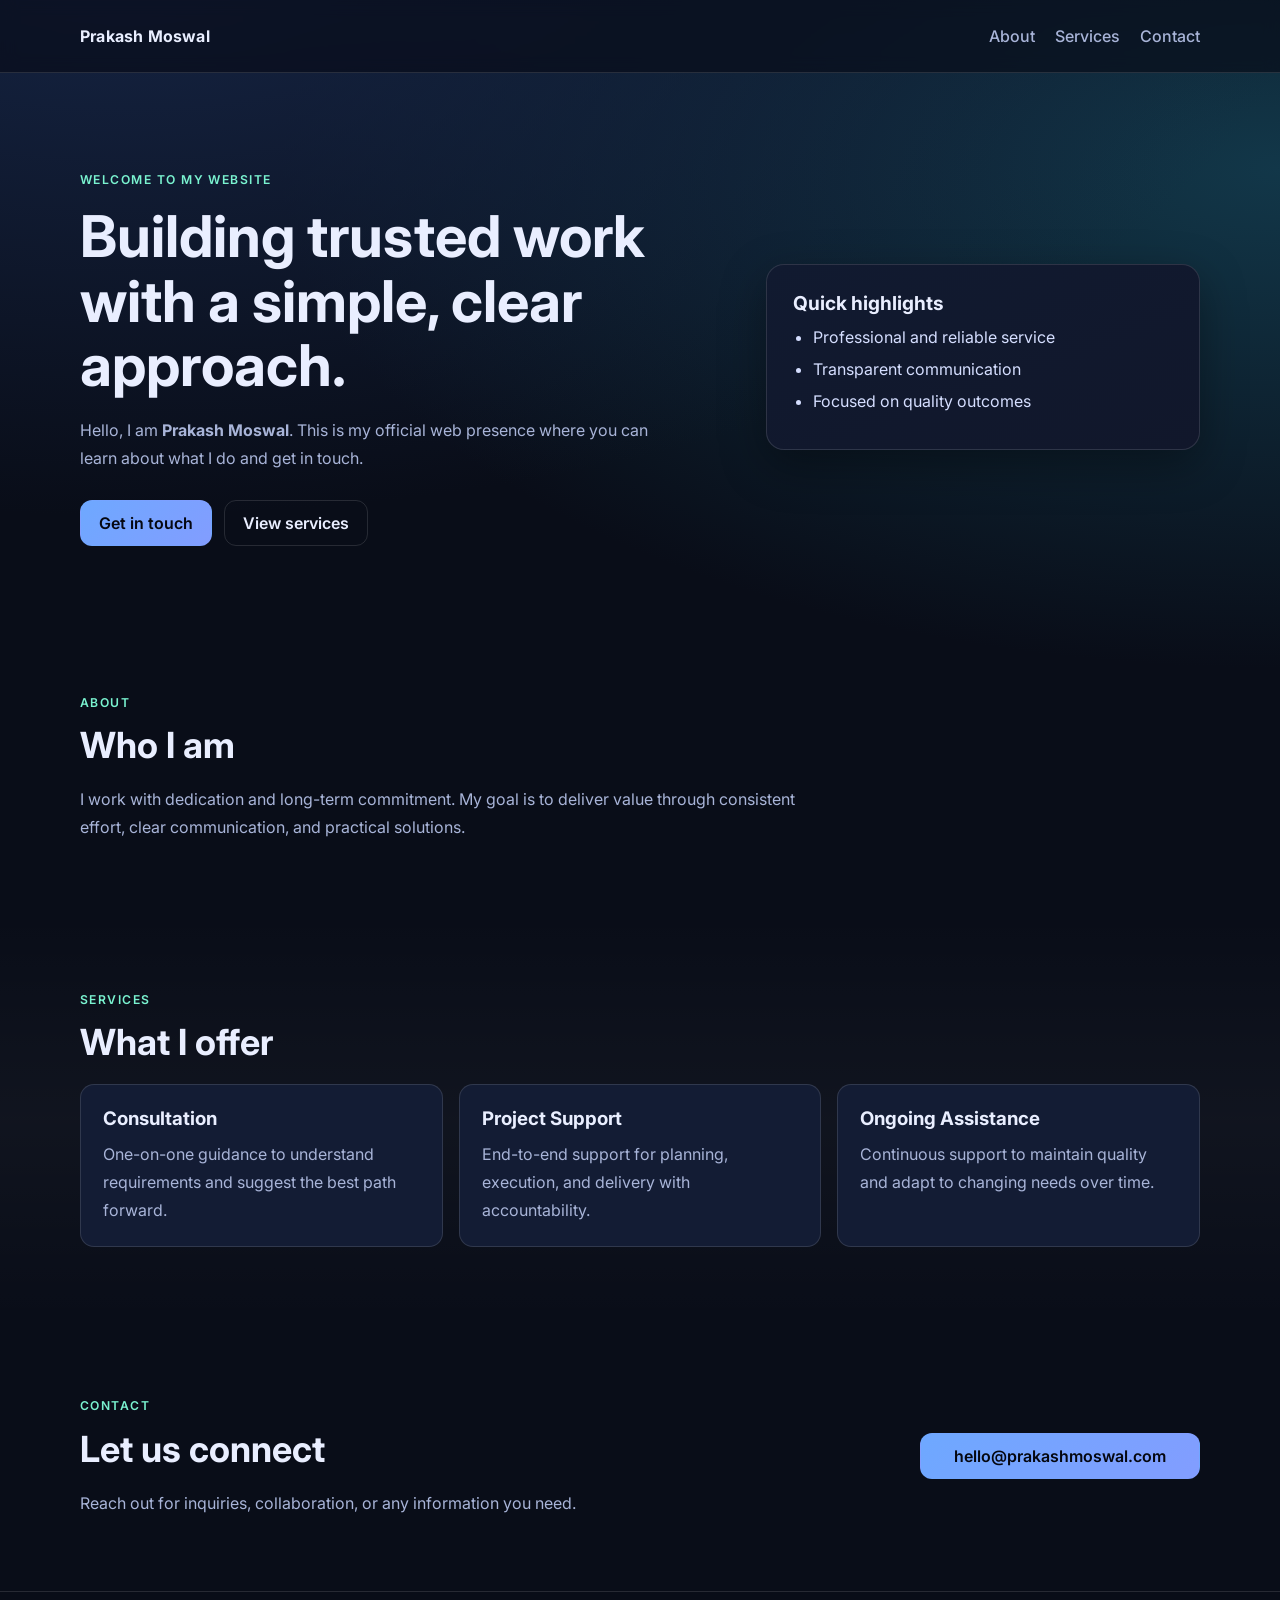
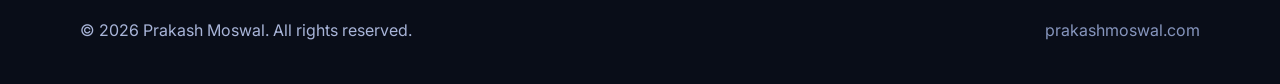
==== index.html @ f84f2e68 "Create static website for prakashmoswal.com" ====
<!doctype html>
<html lang="en">
  <head>
    <meta charset="UTF-8" />
    <meta name="viewport" content="width=device-width, initial-scale=1.0" />
    <meta
      name="description"
      content="Official website of Prakash Moswal. Simple, modern landing page with services and contact information."
    />
    <title>Prakash Moswal | Official Website</title>
    <link rel="preconnect" href="https://fonts.googleapis.com" />
    <link rel="preconnect" href="https://fonts.gstatic.com" crossorigin />
    <link
      href="https://fonts.googleapis.com/css2?family=Inter:wght@400;500;600;700;800&display=swap"
      rel="stylesheet"
    />
    <link rel="stylesheet" href="./styles.css" />
  </head>
  <body>
    <header class="header">
      <div class="container nav-wrap">
        <a href="#" class="brand">Prakash Moswal</a>
        <button class="menu-btn" aria-label="Open menu" id="menuBtn">Menu</button>
        <nav class="nav" id="navMenu">
          <a href="#about">About</a>
          <a href="#services">Services</a>
          <a href="#contact">Contact</a>
        </nav>
      </div>
    </header>

    <main>
      <section class="hero">
        <div class="container hero-grid">
          <div>
            <p class="kicker">Welcome to my website</p>
            <h1>Building trusted work with a simple, clear approach.</h1>
            <p class="hero-copy">
              Hello, I am <strong>Prakash Moswal</strong>. This is my official
              web presence where you can learn about what I do and get in touch.
            </p>
            <div class="hero-actions">
              <a href="#contact" class="btn btn-primary">Get in touch</a>
              <a href="#services" class="btn btn-secondary">View services</a>
            </div>
          </div>
          <aside class="hero-card">
            <h2>Quick highlights</h2>
            <ul>
              <li>Professional and reliable service</li>
              <li>Transparent communication</li>
              <li>Focused on quality outcomes</li>
            </ul>
          </aside>
        </div>
      </section>

      <section id="about" class="section">
        <div class="container">
          <p class="section-label">About</p>
          <h2>Who I am</h2>
          <p class="section-copy">
            I work with dedication and long-term commitment. My goal is to
            deliver value through consistent effort, clear communication, and
            practical solutions.
          </p>
        </div>
      </section>

      <section id="services" class="section section-alt">
        <div class="container">
          <p class="section-label">Services</p>
          <h2>What I offer</h2>
          <div class="card-grid">
            <article class="card">
              <h3>Consultation</h3>
              <p>
                One-on-one guidance to understand requirements and suggest the
                best path forward.
              </p>
            </article>
            <article class="card">
              <h3>Project Support</h3>
              <p>
                End-to-end support for planning, execution, and delivery with
                accountability.
              </p>
            </article>
            <article class="card">
              <h3>Ongoing Assistance</h3>
              <p>
                Continuous support to maintain quality and adapt to changing
                needs over time.
              </p>
            </article>
          </div>
        </div>
      </section>

      <section id="contact" class="section">
        <div class="container contact-wrap">
          <div>
            <p class="section-label">Contact</p>
            <h2>Let us connect</h2>
            <p class="section-copy">
              Reach out for inquiries, collaboration, or any information you
              need.
            </p>
          </div>
          <a class="btn btn-primary large" href="mailto:hello@prakashmoswal.com">
            hello@prakashmoswal.com
          </a>
        </div>
      </section>
    </main>

    <footer class="footer">
      <div class="container footer-row">
        <p>© <span id="year"></span> Prakash Moswal. All rights reserved.</p>
        <p class="muted">prakashmoswal.com</p>
      </div>
    </footer>

    <script src="./script.js"></script>
  </body>
</html>
---- styles.css ----
:root {
  --bg: #090d18;
  --bg-soft: #121a2f;
  --card: #131c34;
  --text: #e9eeff;
  --muted: #a8b4d8;
  --brand: #6ea8ff;
  --brand-2: #7af3d0;
  --border: rgba(255, 255, 255, 0.12);
  --shadow: 0 15px 45px rgba(0, 0, 0, 0.35);
}

*,
*::before,
*::after {
  box-sizing: border-box;
}

html,
body {
  margin: 0;
  padding: 0;
  font-family: "Inter", system-ui, -apple-system, Segoe UI, Roboto, sans-serif;
  color: var(--text);
  background: radial-gradient(1200px 600px at 10% -5%, #162647, transparent),
    radial-gradient(1000px 500px at 100% 10%, #123749, transparent), var(--bg);
}

a {
  color: inherit;
  text-decoration: none;
}

.container {
  width: min(1120px, 92vw);
  margin-inline: auto;
}

.header {
  position: sticky;
  top: 0;
  z-index: 10;
  backdrop-filter: blur(8px);
  background: rgba(8, 12, 24, 0.65);
  border-bottom: 1px solid var(--border);
}

.nav-wrap {
  min-height: 72px;
  display: flex;
  align-items: center;
  justify-content: space-between;
  gap: 24px;
}

.brand {
  font-weight: 700;
  letter-spacing: 0.2px;
}

.nav {
  display: flex;
  gap: 20px;
}

.nav a {
  color: var(--muted);
  font-weight: 500;
}

.nav a:hover {
  color: var(--text);
}

.menu-btn {
  display: none;
  border: 1px solid var(--border);
  border-radius: 10px;
  background: transparent;
  color: var(--text);
  padding: 8px 12px;
}

.hero {
  padding: 96px 0 72px;
}

.hero-grid {
  display: grid;
  grid-template-columns: 1.2fr 0.8fr;
  gap: 34px;
  align-items: center;
}

.kicker,
.section-label {
  margin: 0;
  color: var(--brand-2);
  font-weight: 600;
  letter-spacing: 0.12em;
  text-transform: uppercase;
  font-size: 0.76rem;
}

h1 {
  margin: 14px 0 18px;
  font-size: clamp(2rem, 4.6vw, 3.6rem);
  line-height: 1.12;
  max-width: 18ch;
}

h2 {
  margin: 10px 0 18px;
  font-size: clamp(1.5rem, 3.3vw, 2.25rem);
}

h3 {
  margin: 0 0 10px;
}

p {
  margin: 0;
  color: var(--muted);
  line-height: 1.75;
}

.hero-copy {
  max-width: 60ch;
}

.hero-actions {
  margin-top: 28px;
  display: flex;
  gap: 12px;
  flex-wrap: wrap;
}

.btn {
  display: inline-flex;
  align-items: center;
  justify-content: center;
  padding: 12px 18px;
  border-radius: 12px;
  border: 1px solid transparent;
  font-weight: 600;
}

.btn.large {
  min-width: 280px;
}

.btn-primary {
  background: linear-gradient(130deg, var(--brand), #829dff);
  color: #050710;
}

.btn-primary:hover {
  filter: brightness(1.05);
}

.btn-secondary {
  border-color: var(--border);
  color: var(--text);
}

.btn-secondary:hover {
  background: rgba(255, 255, 255, 0.06);
}

.hero-card {
  background: linear-gradient(160deg, #111a30, #11172b);
  border: 1px solid var(--border);
  border-radius: 18px;
  padding: 26px;
  box-shadow: var(--shadow);
}

.hero-card h2 {
  margin: 0 0 12px;
  font-size: 1.2rem;
}

.hero-card ul {
  margin: 0;
  padding-left: 20px;
}

.hero-card li {
  margin: 12px 0;
  color: #d5deff;
}

.section {
  padding: 74px 0;
}

.section-alt {
  background: linear-gradient(180deg, transparent, rgba(255, 255, 255, 0.03), transparent);
}

.section-copy {
  max-width: 72ch;
}

.card-grid {
  display: grid;
  grid-template-columns: repeat(3, minmax(0, 1fr));
  gap: 16px;
  margin-top: 20px;
}

.card {
  background: var(--card);
  border: 1px solid var(--border);
  border-radius: 14px;
  padding: 22px;
}

.contact-wrap {
  display: flex;
  justify-content: space-between;
  align-items: center;
  gap: 18px;
  flex-wrap: wrap;
}

.footer {
  border-top: 1px solid var(--border);
  padding: 24px 0 40px;
}

.footer-row {
  display: flex;
  align-items: center;
  justify-content: space-between;
  gap: 10px;
  flex-wrap: wrap;
}

.muted {
  color: #8695bd;
}

@media (max-width: 900px) {
  .hero-grid,
  .card-grid {
    grid-template-columns: 1fr;
  }

  .hero {
    padding-top: 72px;
  }
}

@media (max-width: 700px) {
  .menu-btn {
    display: inline-flex;
  }

  .nav {
    display: none;
    position: absolute;
    top: 73px;
    left: 4vw;
    right: 4vw;
    background: #0d1427;
    border: 1px solid var(--border);
    border-radius: 12px;
    padding: 14px;
    flex-direction: column;
    gap: 14px;
  }

  .nav.open {
    display: flex;
  }
}
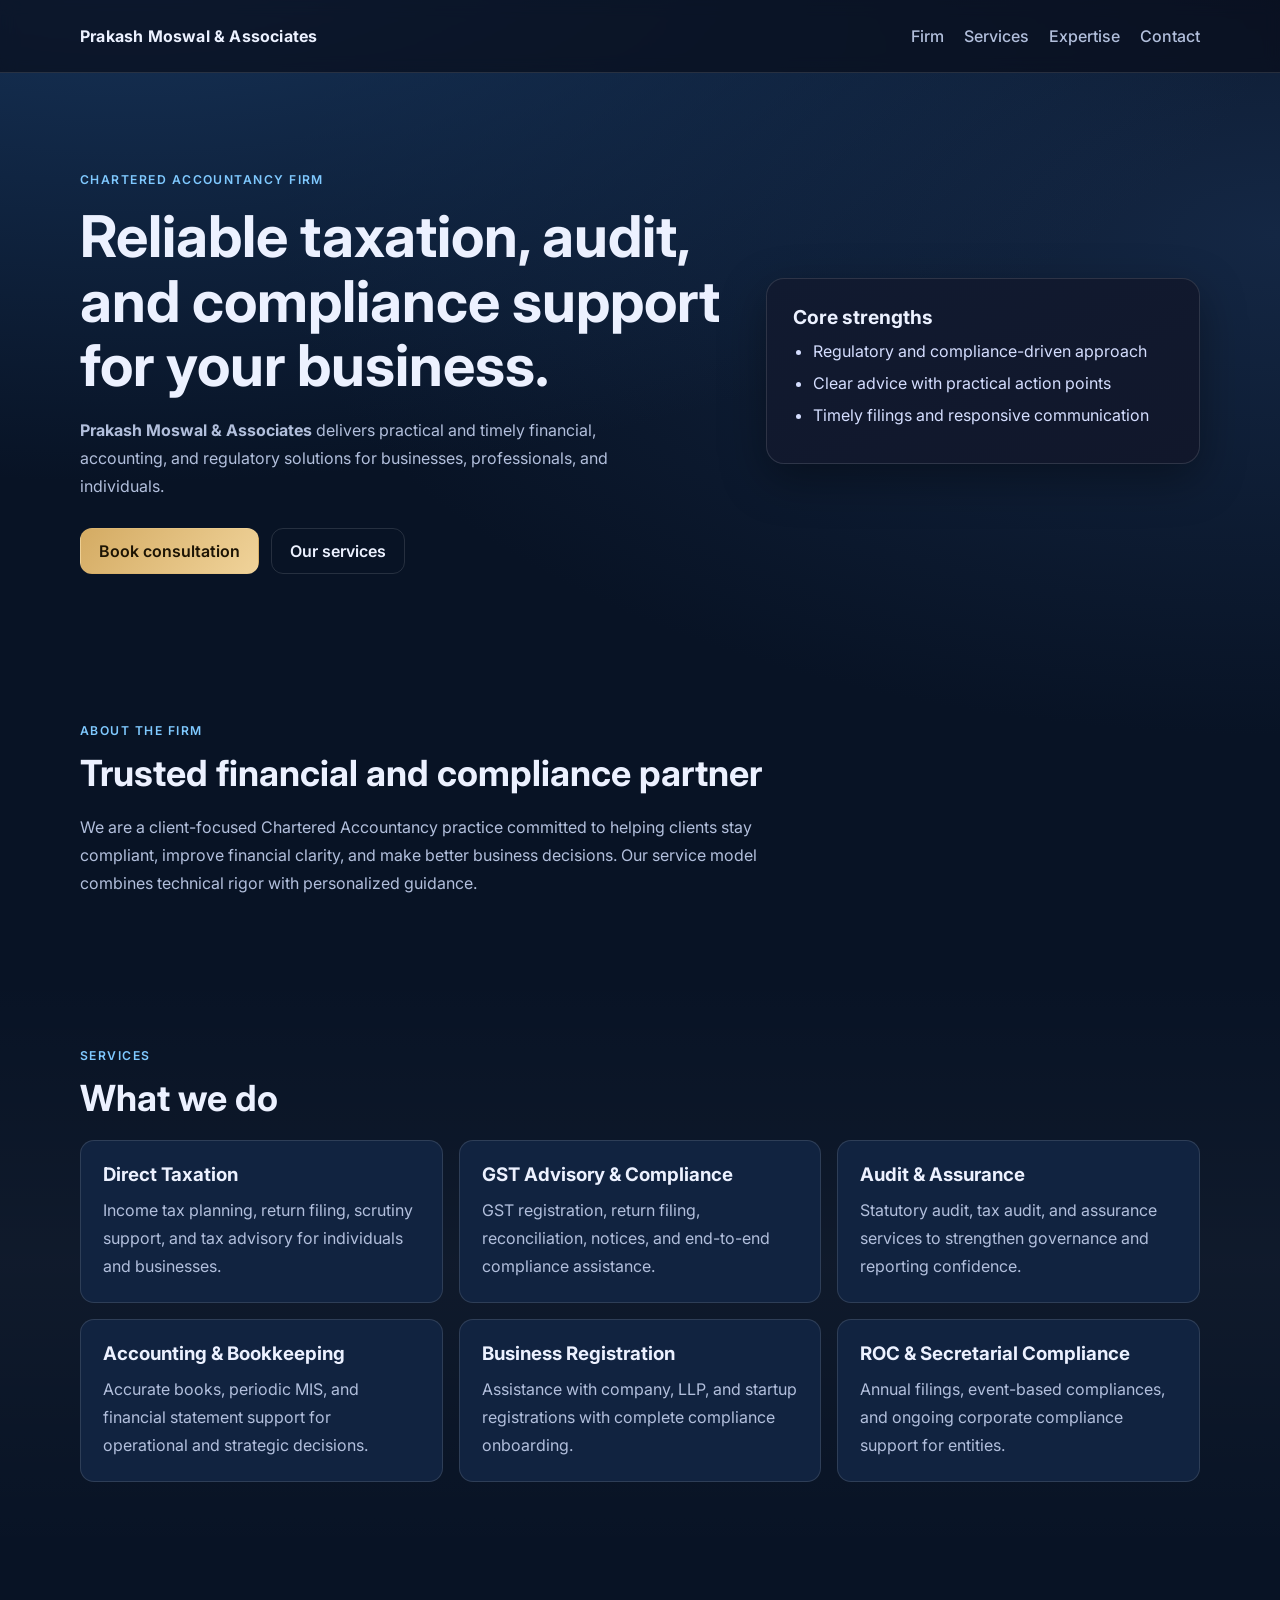
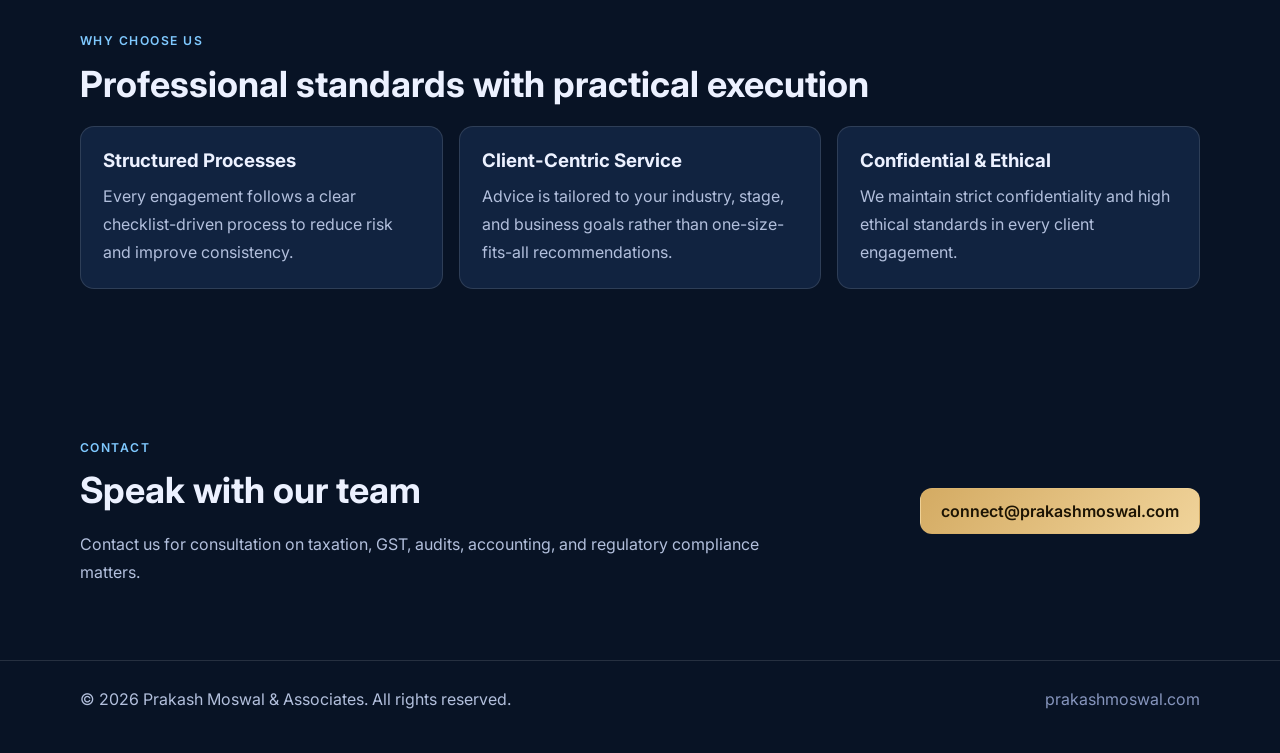
==== commit c3552800: "Update index.html and styles.css to reflect rebranding of Prakash Moswal to Prakash Moswal & Associa" ====
--- a/index.html
+++ b/index.html
@@ -5,9 +5,9 @@
     <meta name="viewport" content="width=device-width, initial-scale=1.0" />
     <meta
       name="description"
-      content="Official website of Prakash Moswal. Simple, modern landing page with services and contact information."
+      content="Prakash Moswal & Associates - Chartered Accountancy firm offering audit, taxation, GST, and business advisory services."
     />
-    <title>Prakash Moswal | Official Website</title>
+    <title>Prakash Moswal & Associates | Chartered Accountants</title>
     <link rel="preconnect" href="https://fonts.googleapis.com" />
     <link rel="preconnect" href="https://fonts.gstatic.com" crossorigin />
     <link
@@ -19,11 +19,12 @@
   <body>
     <header class="header">
       <div class="container nav-wrap">
-        <a href="#" class="brand">Prakash Moswal</a>
+        <a href="#" class="brand">Prakash Moswal & Associates</a>
         <button class="menu-btn" aria-label="Open menu" id="menuBtn">Menu</button>
         <nav class="nav" id="navMenu">
-          <a href="#about">About</a>
+          <a href="#about">Firm</a>
           <a href="#services">Services</a>
+          <a href="#expertise">Expertise</a>
           <a href="#contact">Contact</a>
         </nav>
       </div>
@@ -33,23 +34,24 @@
       <section class="hero">
         <div class="container hero-grid">
           <div>
-            <p class="kicker">Welcome to my website</p>
-            <h1>Building trusted work with a simple, clear approach.</h1>
+            <p class="kicker">Chartered Accountancy Firm</p>
+            <h1>Reliable taxation, audit, and compliance support for your business.</h1>
             <p class="hero-copy">
-              Hello, I am <strong>Prakash Moswal</strong>. This is my official
-              web presence where you can learn about what I do and get in touch.
+              <strong>Prakash Moswal & Associates</strong> delivers practical and
+              timely financial, accounting, and regulatory solutions for
+              businesses, professionals, and individuals.
             </p>
             <div class="hero-actions">
-              <a href="#contact" class="btn btn-primary">Get in touch</a>
-              <a href="#services" class="btn btn-secondary">View services</a>
+              <a href="#contact" class="btn btn-primary">Book consultation</a>
+              <a href="#services" class="btn btn-secondary">Our services</a>
             </div>
           </div>
           <aside class="hero-card">
-            <h2>Quick highlights</h2>
+            <h2>Core strengths</h2>
             <ul>
-              <li>Professional and reliable service</li>
-              <li>Transparent communication</li>
-              <li>Focused on quality outcomes</li>
+              <li>Regulatory and compliance-driven approach</li>
+              <li>Clear advice with practical action points</li>
+              <li>Timely filings and responsive communication</li>
             </ul>
           </aside>
         </div>
@@ -57,12 +59,13 @@
 
       <section id="about" class="section">
         <div class="container">
-          <p class="section-label">About</p>
-          <h2>Who I am</h2>
+          <p class="section-label">About The Firm</p>
+          <h2>Trusted financial and compliance partner</h2>
           <p class="section-copy">
-            I work with dedication and long-term commitment. My goal is to
-            deliver value through consistent effort, clear communication, and
-            practical solutions.
+            We are a client-focused Chartered Accountancy practice committed to
+            helping clients stay compliant, improve financial clarity, and make
+            better business decisions. Our service model combines technical
+            rigor with personalized guidance.
           </p>
         </div>
       </section>
@@ -70,27 +73,78 @@
       <section id="services" class="section section-alt">
         <div class="container">
           <p class="section-label">Services</p>
-          <h2>What I offer</h2>
+          <h2>What we do</h2>
           <div class="card-grid">
             <article class="card">
-              <h3>Consultation</h3>
+              <h3>Direct Taxation</h3>
               <p>
-                One-on-one guidance to understand requirements and suggest the
-                best path forward.
+                Income tax planning, return filing, scrutiny support, and tax
+                advisory for individuals and businesses.
               </p>
             </article>
             <article class="card">
-              <h3>Project Support</h3>
+              <h3>GST Advisory & Compliance</h3>
               <p>
-                End-to-end support for planning, execution, and delivery with
-                accountability.
+                GST registration, return filing, reconciliation, notices, and
+                end-to-end compliance assistance.
               </p>
             </article>
             <article class="card">
-              <h3>Ongoing Assistance</h3>
+              <h3>Audit & Assurance</h3>
               <p>
-                Continuous support to maintain quality and adapt to changing
-                needs over time.
+                Statutory audit, tax audit, and assurance services to strengthen
+                governance and reporting confidence.
+              </p>
+            </article>
+            <article class="card">
+              <h3>Accounting & Bookkeeping</h3>
+              <p>
+                Accurate books, periodic MIS, and financial statement support
+                for operational and strategic decisions.
+              </p>
+            </article>
+            <article class="card">
+              <h3>Business Registration</h3>
+              <p>
+                Assistance with company, LLP, and startup registrations with
+                complete compliance onboarding.
+              </p>
+            </article>
+            <article class="card">
+              <h3>ROC & Secretarial Compliance</h3>
+              <p>
+                Annual filings, event-based compliances, and ongoing corporate
+                compliance support for entities.
+              </p>
+            </article>
+          </div>
+        </div>
+      </section>
+
+      <section id="expertise" class="section">
+        <div class="container">
+          <p class="section-label">Why Choose Us</p>
+          <h2>Professional standards with practical execution</h2>
+          <div class="card-grid">
+            <article class="card">
+              <h3>Structured Processes</h3>
+              <p>
+                Every engagement follows a clear checklist-driven process to
+                reduce risk and improve consistency.
+              </p>
+            </article>
+            <article class="card">
+              <h3>Client-Centric Service</h3>
+              <p>
+                Advice is tailored to your industry, stage, and business goals
+                rather than one-size-fits-all recommendations.
+              </p>
+            </article>
+            <article class="card">
+              <h3>Confidential & Ethical</h3>
+              <p>
+                We maintain strict confidentiality and high ethical standards in
+                every client engagement.
               </p>
             </article>
           </div>
@@ -101,14 +155,14 @@
         <div class="container contact-wrap">
           <div>
             <p class="section-label">Contact</p>
-            <h2>Let us connect</h2>
+            <h2>Speak with our team</h2>
             <p class="section-copy">
-              Reach out for inquiries, collaboration, or any information you
-              need.
+              Contact us for consultation on taxation, GST, audits, accounting,
+              and regulatory compliance matters.
             </p>
           </div>
-          <a class="btn btn-primary large" href="mailto:hello@prakashmoswal.com">
-            hello@prakashmoswal.com
+          <a class="btn btn-primary large" href="mailto:connect@prakashmoswal.com">
+            connect@prakashmoswal.com
           </a>
         </div>
       </section>
@@ -116,7 +170,7 @@
 
     <footer class="footer">
       <div class="container footer-row">
-        <p>© <span id="year"></span> Prakash Moswal. All rights reserved.</p>
+        <p>© <span id="year"></span> Prakash Moswal & Associates. All rights reserved.</p>
         <p class="muted">prakashmoswal.com</p>
       </div>
     </footer>
--- a/styles.css
+++ b/styles.css
@@ -1,11 +1,11 @@
 :root {
-  --bg: #090d18;
-  --bg-soft: #121a2f;
-  --card: #131c34;
-  --text: #e9eeff;
-  --muted: #a8b4d8;
-  --brand: #6ea8ff;
-  --brand-2: #7af3d0;
+  --bg: #081325;
+  --bg-soft: #102038;
+  --card: #112340;
+  --text: #ecf1ff;
+  --muted: #b2bfdc;
+  --brand: #d4ab63;
+  --brand-2: #7fc9ff;
   --border: rgba(255, 255, 255, 0.12);
   --shadow: 0 15px 45px rgba(0, 0, 0, 0.35);
 }
@@ -22,8 +22,8 @@
   padding: 0;
   font-family: "Inter", system-ui, -apple-system, Segoe UI, Roboto, sans-serif;
   color: var(--text);
-  background: radial-gradient(1200px 600px at 10% -5%, #162647, transparent),
-    radial-gradient(1000px 500px at 100% 10%, #123749, transparent), var(--bg);
+  background: radial-gradient(1200px 600px at 10% -5%, #18375f, transparent),
+    radial-gradient(1000px 500px at 100% 10%, #142744, transparent), var(--bg);
 }
 
 a {
@@ -150,8 +150,8 @@
 }
 
 .btn-primary {
-  background: linear-gradient(130deg, var(--brand), #829dff);
-  color: #050710;
+  background: linear-gradient(130deg, var(--brand), #f0d39a);
+  color: #1d1404;
 }
 
 .btn-primary:hover {
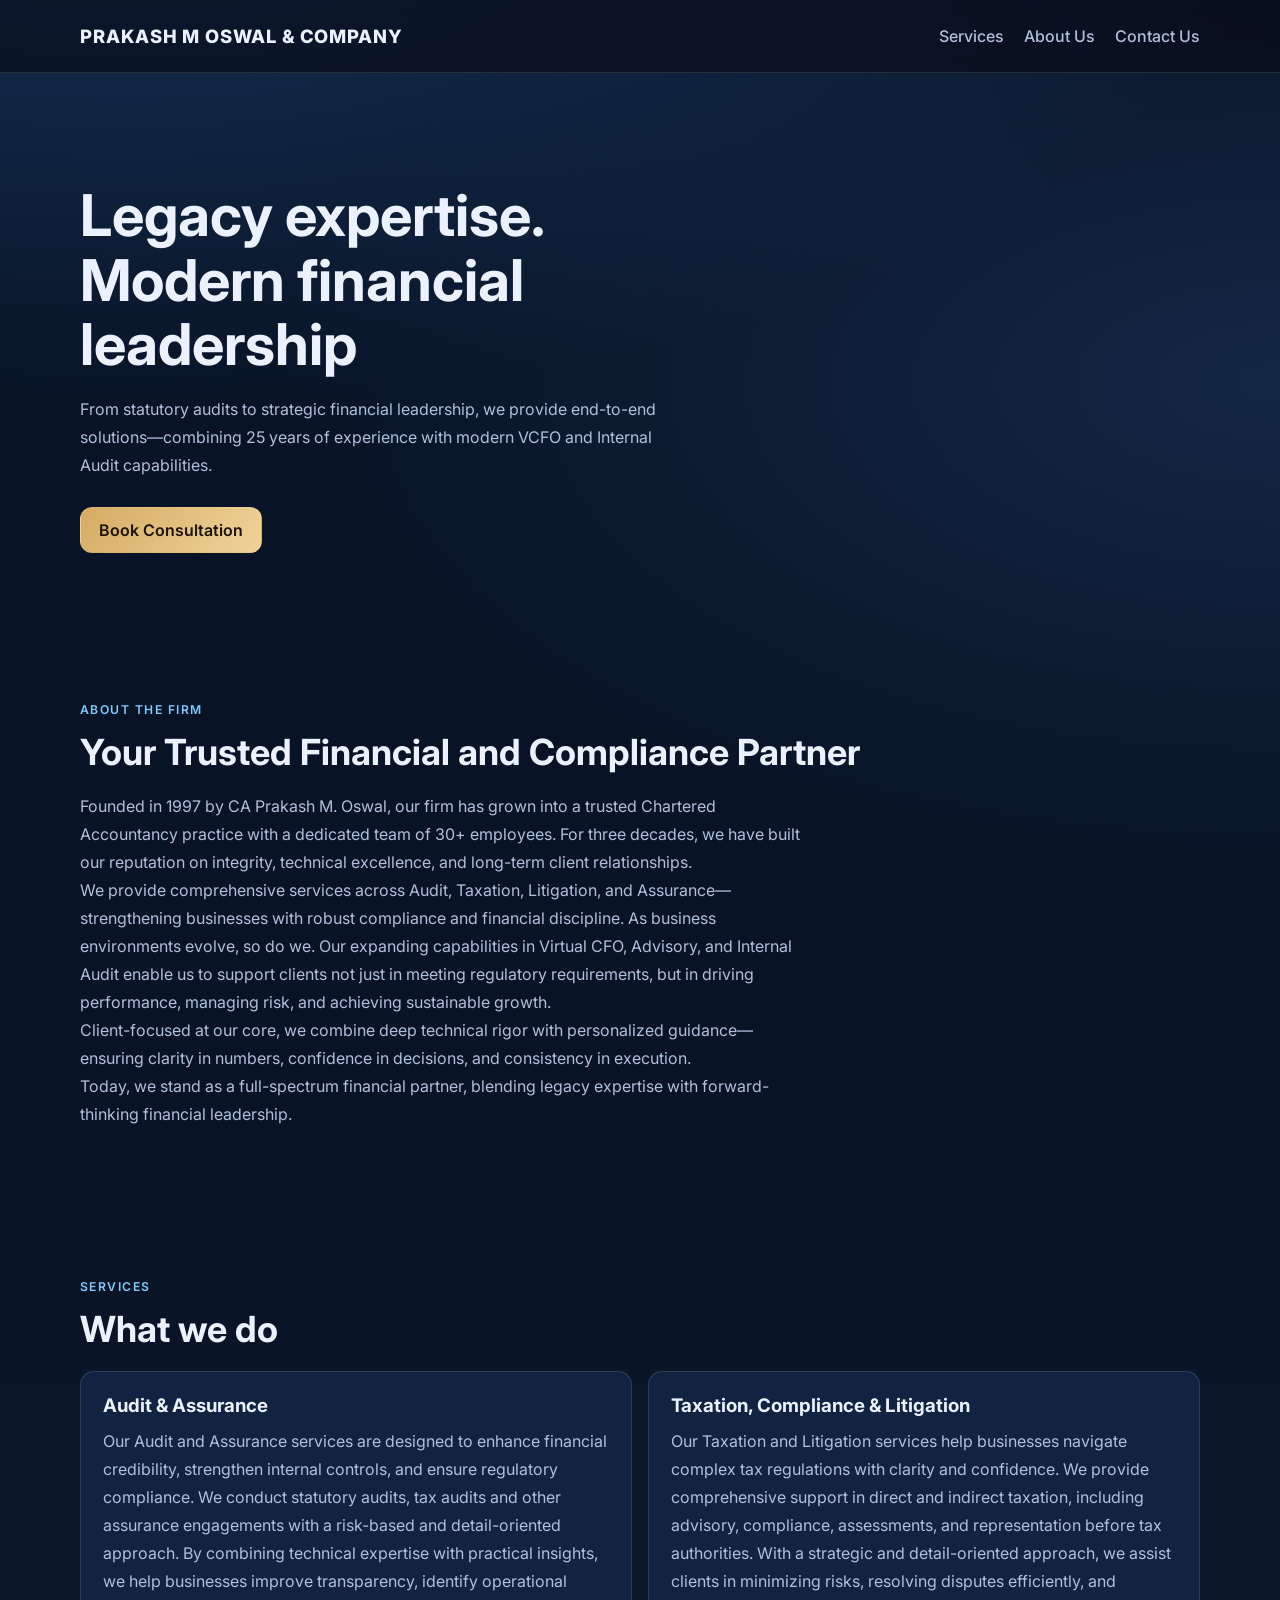
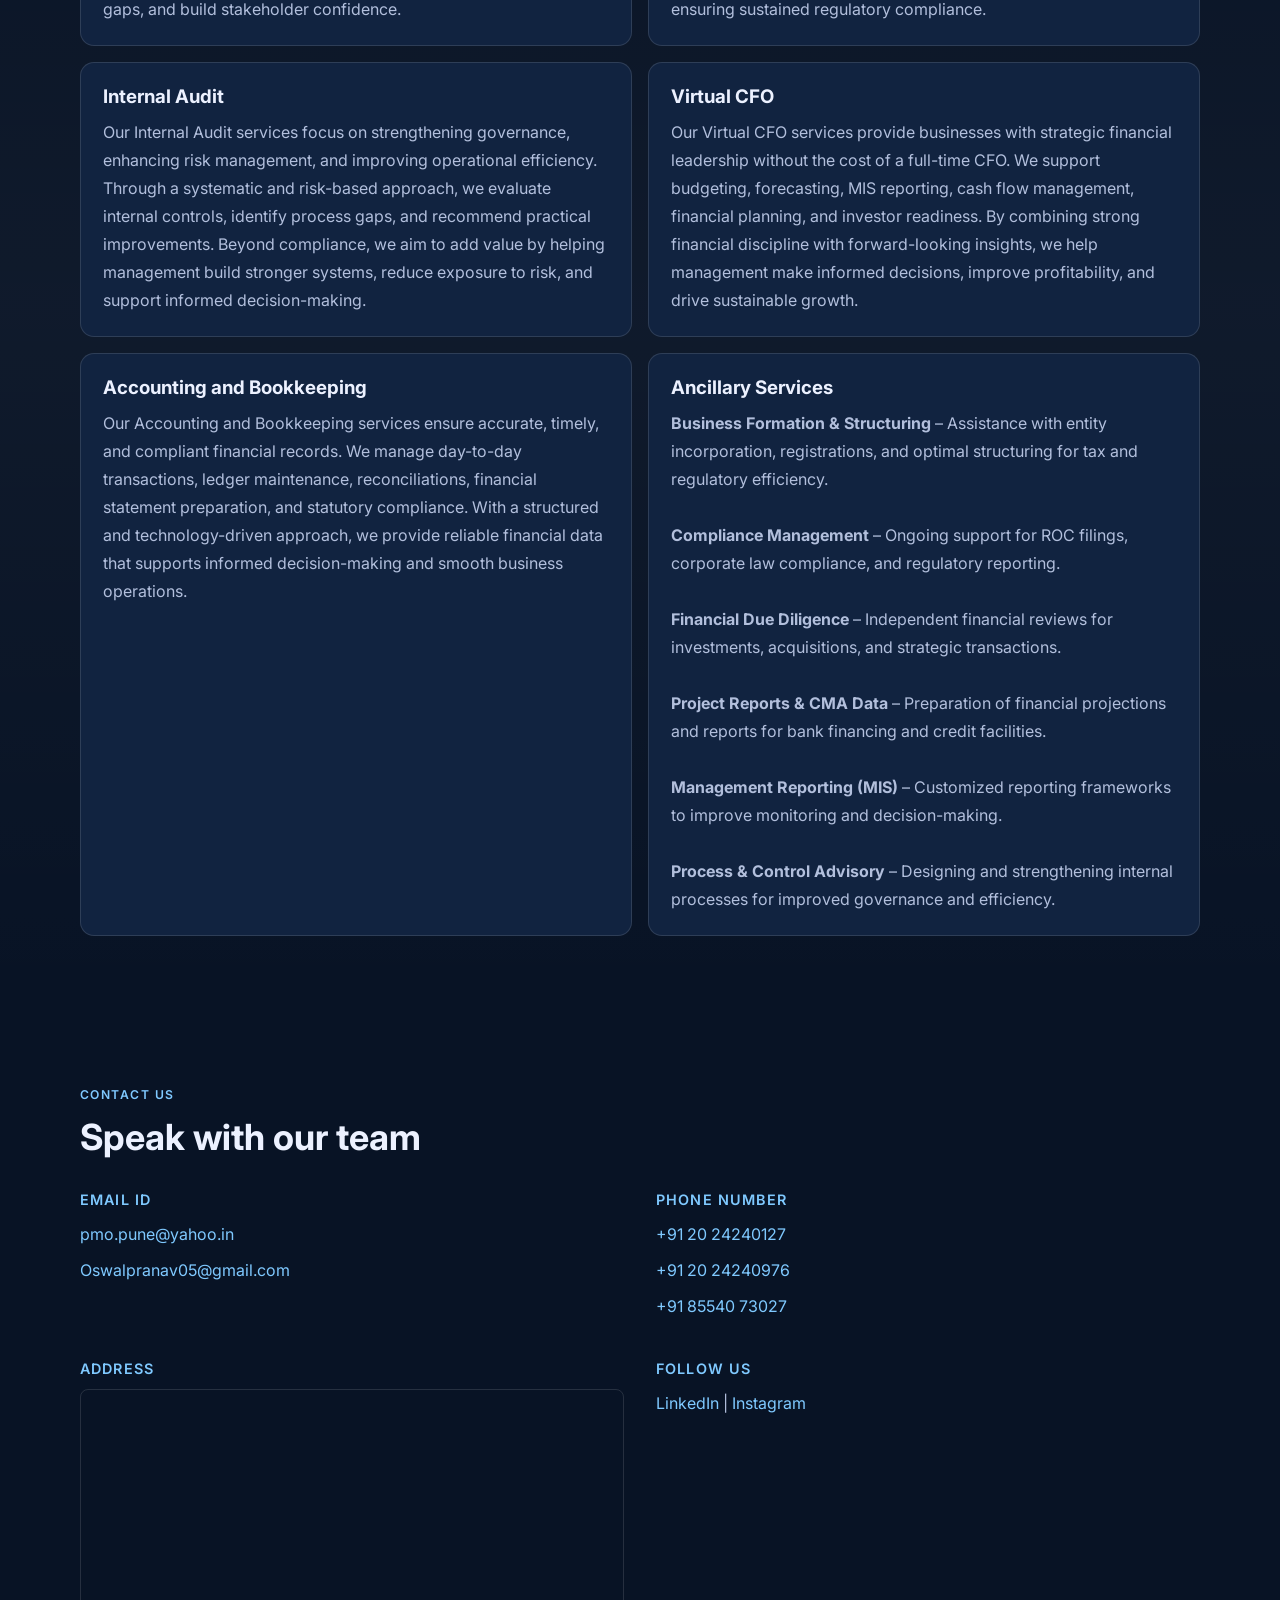
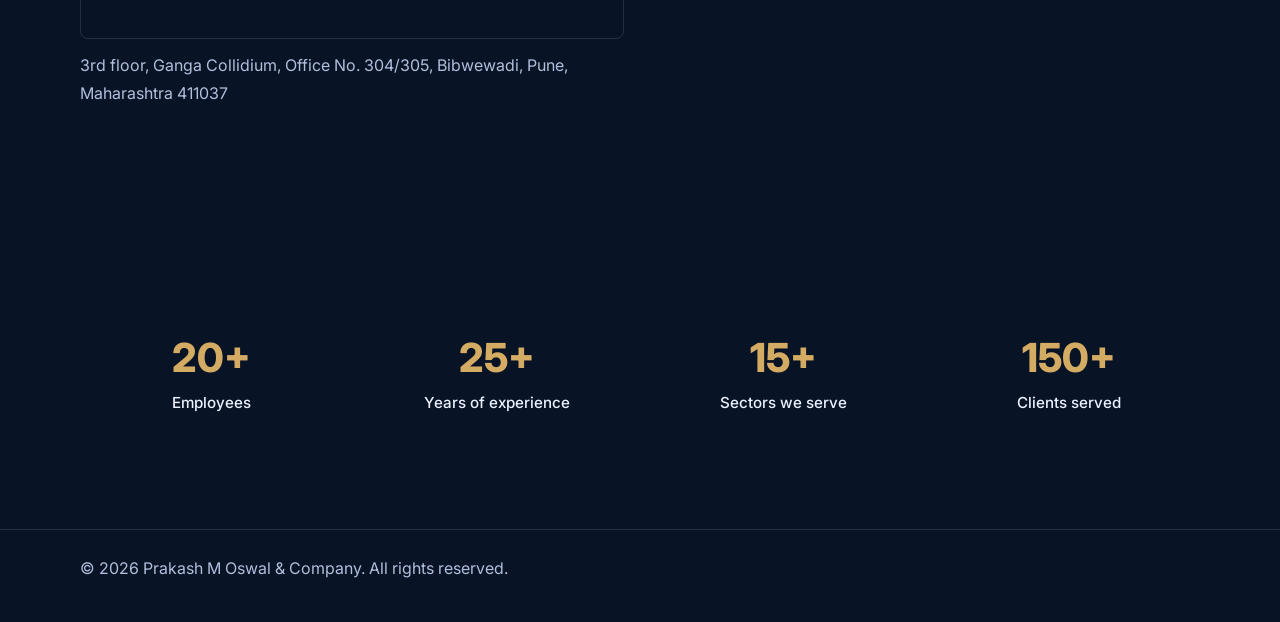
==== commit 013b6218: "Refactor code structure for improved readability and maintainability" ====
--- a/index.html
+++ b/index.html
@@ -7,7 +7,8 @@
       name="description"
       content="Prakash Moswal & Associates - Chartered Accountancy firm offering audit, taxation, GST, and business advisory services."
     />
-    <title>Prakash Moswal & Associates | Chartered Accountants</title>
+    <title>Prakash M Oswal & Company | Chartered Accountants</title>
+    <link rel="icon" type="image/svg+xml" href="data:image/svg+xml,<svg xmlns='http://www.w3.org/2000/svg' viewBox='0 0 100 100'><text x='50' y='65' font-size='70' font-weight='bold' text-anchor='middle' fill='%23d4ab63'>PM</text></svg>" />
     <link rel="preconnect" href="https://fonts.googleapis.com" />
     <link rel="preconnect" href="https://fonts.gstatic.com" crossorigin />
     <link
@@ -19,13 +20,12 @@
   <body>
     <header class="header">
       <div class="container nav-wrap">
-        <a href="#" class="brand">Prakash Moswal & Associates</a>
+        <a href="#" class="brand brand-large">PRAKASH M OSWAL & COMPANY</a>
         <button class="menu-btn" aria-label="Open menu" id="menuBtn">Menu</button>
         <nav class="nav" id="navMenu">
-          <a href="#about">Firm</a>
           <a href="#services">Services</a>
-          <a href="#expertise">Expertise</a>
-          <a href="#contact">Contact</a>
+          <a href="#about">About Us</a>
+          <a href="#contact">Contact Us</a>
         </nav>
       </div>
     </header>
@@ -34,38 +34,32 @@
       <section class="hero">
         <div class="container hero-grid">
           <div>
-            <p class="kicker">Chartered Accountancy Firm</p>
-            <h1>Reliable taxation, audit, and compliance support for your business.</h1>
+            <h1>Legacy expertise. Modern financial leadership</h1>
             <p class="hero-copy">
-              <strong>Prakash Moswal & Associates</strong> delivers practical and
-              timely financial, accounting, and regulatory solutions for
-              businesses, professionals, and individuals.
+              From statutory audits to strategic financial leadership, we provide end-to-end solutions—combining 25 years of experience with modern VCFO and Internal Audit capabilities.
             </p>
             <div class="hero-actions">
-              <a href="#contact" class="btn btn-primary">Book consultation</a>
-              <a href="#services" class="btn btn-secondary">Our services</a>
+              <a href="https://forms.google.com/your-form-link" class="btn btn-primary" target="_blank" rel="noopener">Book Consultation</a>
             </div>
           </div>
-          <aside class="hero-card">
-            <h2>Core strengths</h2>
-            <ul>
-              <li>Regulatory and compliance-driven approach</li>
-              <li>Clear advice with practical action points</li>
-              <li>Timely filings and responsive communication</li>
-            </ul>
-          </aside>
         </div>
       </section>
 
       <section id="about" class="section">
         <div class="container">
           <p class="section-label">About The Firm</p>
-          <h2>Trusted financial and compliance partner</h2>
+          <h2>Your Trusted Financial and Compliance Partner</h2>
           <p class="section-copy">
-            We are a client-focused Chartered Accountancy practice committed to
-            helping clients stay compliant, improve financial clarity, and make
-            better business decisions. Our service model combines technical
-            rigor with personalized guidance.
+            Founded in 1997 by CA Prakash M. Oswal, our firm has grown into a trusted Chartered Accountancy practice with a dedicated team of 30+ employees. For three decades, we have built our reputation on integrity, technical excellence, and long-term client relationships.
+          </p>
+          <p class="section-copy">
+            We provide comprehensive services across Audit, Taxation, Litigation, and Assurance—strengthening businesses with robust compliance and financial discipline. As business environments evolve, so do we. Our expanding capabilities in Virtual CFO, Advisory, and Internal Audit enable us to support clients not just in meeting regulatory requirements, but in driving performance, managing risk, and achieving sustainable growth.
+          </p>
+          <p class="section-copy">
+            Client-focused at our core, we combine deep technical rigor with personalized guidance—ensuring clarity in numbers, confidence in decisions, and consistency in execution.
+          </p>
+          <p class="section-copy">
+            Today, we stand as a full-spectrum financial partner, blending legacy expertise with forward-thinking financial leadership.
           </p>
         </div>
       </section>
@@ -76,75 +70,49 @@
           <h2>What we do</h2>
           <div class="card-grid">
             <article class="card">
-              <h3>Direct Taxation</h3>
+              <h3>Audit & Assurance</h3>
               <p>
-                Income tax planning, return filing, scrutiny support, and tax
-                advisory for individuals and businesses.
+                Our Audit and Assurance services are designed to enhance financial credibility, strengthen internal controls, and ensure regulatory compliance. We conduct statutory audits, tax audits and other assurance engagements with a risk-based and detail-oriented approach. By combining technical expertise with practical insights, we help businesses improve transparency, identify operational gaps, and build stakeholder confidence.
               </p>
             </article>
             <article class="card">
-              <h3>GST Advisory & Compliance</h3>
+              <h3>Taxation, Compliance & Litigation</h3>
               <p>
-                GST registration, return filing, reconciliation, notices, and
-                end-to-end compliance assistance.
+                Our Taxation and Litigation services help businesses navigate complex tax regulations with clarity and confidence. We provide comprehensive support in direct and indirect taxation, including advisory, compliance, assessments, and representation before tax authorities. With a strategic and detail-oriented approach, we assist clients in minimizing risks, resolving disputes efficiently, and ensuring sustained regulatory compliance.
               </p>
             </article>
             <article class="card">
-              <h3>Audit & Assurance</h3>
+              <h3>Internal Audit</h3>
               <p>
-                Statutory audit, tax audit, and assurance services to strengthen
-                governance and reporting confidence.
+                Our Internal Audit services focus on strengthening governance, enhancing risk management, and improving operational efficiency. Through a systematic and risk-based approach, we evaluate internal controls, identify process gaps, and recommend practical improvements. Beyond compliance, we aim to add value by helping management build stronger systems, reduce exposure to risk, and support informed decision-making.
               </p>
             </article>
             <article class="card">
-              <h3>Accounting & Bookkeeping</h3>
+              <h3>Virtual CFO</h3>
               <p>
-                Accurate books, periodic MIS, and financial statement support
-                for operational and strategic decisions.
+                Our Virtual CFO services provide businesses with strategic financial leadership without the cost of a full-time CFO. We support budgeting, forecasting, MIS reporting, cash flow management, financial planning, and investor readiness. By combining strong financial discipline with forward-looking insights, we help management make informed decisions, improve profitability, and drive sustainable growth.
               </p>
             </article>
             <article class="card">
-              <h3>Business Registration</h3>
+              <h3>Accounting and Bookkeeping</h3>
               <p>
-                Assistance with company, LLP, and startup registrations with
-                complete compliance onboarding.
+                Our Accounting and Bookkeeping services ensure accurate, timely, and compliant financial records. We manage day-to-day transactions, ledger maintenance, reconciliations, financial statement preparation, and statutory compliance. With a structured and technology-driven approach, we provide reliable financial data that supports informed decision-making and smooth business operations.
               </p>
             </article>
             <article class="card">
-              <h3>ROC & Secretarial Compliance</h3>
+              <h3>Ancillary Services</h3>
               <p>
-                Annual filings, event-based compliances, and ongoing corporate
-                compliance support for entities.
-              </p>
-            </article>
-          </div>
-        </div>
-      </section>
-
-      <section id="expertise" class="section">
-        <div class="container">
-          <p class="section-label">Why Choose Us</p>
-          <h2>Professional standards with practical execution</h2>
-          <div class="card-grid">
-            <article class="card">
-              <h3>Structured Processes</h3>
-              <p>
-                Every engagement follows a clear checklist-driven process to
-                reduce risk and improve consistency.
-              </p>
-            </article>
-            <article class="card">
-              <h3>Client-Centric Service</h3>
-              <p>
-                Advice is tailored to your industry, stage, and business goals
-                rather than one-size-fits-all recommendations.
-              </p>
-            </article>
-            <article class="card">
-              <h3>Confidential & Ethical</h3>
-              <p>
-                We maintain strict confidentiality and high ethical standards in
-                every client engagement.
+                <strong>Business Formation & Structuring</strong> – Assistance with entity incorporation, registrations, and optimal structuring for tax and regulatory efficiency.
+                <br><br>
+                <strong>Compliance Management</strong> – Ongoing support for ROC filings, corporate law compliance, and regulatory reporting.
+                <br><br>
+                <strong>Financial Due Diligence</strong> – Independent financial reviews for investments, acquisitions, and strategic transactions.
+                <br><br>
+                <strong>Project Reports & CMA Data</strong> – Preparation of financial projections and reports for bank financing and credit facilities.
+                <br><br>
+                <strong>Management Reporting (MIS)</strong> – Customized reporting frameworks to improve monitoring and decision-making.
+                <br><br>
+                <strong>Process & Control Advisory</strong> – Designing and strengthening internal processes for improved governance and efficiency.
               </p>
             </article>
           </div>
@@ -152,26 +120,66 @@
       </section>
 
       <section id="contact" class="section">
-        <div class="container contact-wrap">
-          <div>
-            <p class="section-label">Contact</p>
-            <h2>Speak with our team</h2>
-            <p class="section-copy">
-              Contact us for consultation on taxation, GST, audits, accounting,
-              and regulatory compliance matters.
-            </p>
+        <div class="container">
+          <p class="section-label">Contact Us</p>
+          <h2>Speak with our team</h2>
+          <div class="contact-details-grid">
+            <div class="contact-block">
+              <h3>Email ID</h3>
+              <p><a href="mailto:pmo.pune@yahoo.in">pmo.pune@yahoo.in</a></p>
+              <p><a href="mailto:Oswalpranav05@gmail.com">Oswalpranav05@gmail.com</a></p>
+            </div>
+            <div class="contact-block">
+              <h3>Phone Number</h3>
+              <p><a href="tel:+912024240127">+91 20 24240127</a></p>
+              <p><a href="tel:+912024240976">+91 20 24240976</a></p>
+              <p><a href="tel:+918554073027">+91 85540 73027</a></p>
+            </div>
+            <div class="contact-block">
+              <h3>Address</h3>
+              <div class="map-container">
+                <iframe src="https://www.google.com/maps/embed?pb=!1m18!1m12!1m3!1d3783.8467073827396!2d73.8447!3d18.4932!2m3!1f0!2f0!3f0!3m2!1i1024!2i768!4f13.1!3m3!1m2!1s0x3bc2c07ce6b6b6b5%3A0x0!2sGanga%20Collidium%20Bibwewadi%20Pune!5e0!3m2!1sen!2sin!4v1234567890" width="100%" height="250" style="border:0;" allowfullscreen="" loading="lazy" referrerpolicy="no-referrer-when-downgrade"></iframe>
+              </div>
+              <p style="margin-top: 12px;">3rd floor, Ganga Collidium, Office No. 304/305, Bibwewadi, Pune, Maharashtra 411037</p>
+            </div>
+            <div class="contact-block">
+              <h3>Follow Us</h3>
+              <p>
+                <a href="https://www.linkedin.com/company/prakash-m-oswal/" target="_blank" rel="noopener">LinkedIn</a> | 
+                <a href="https://www.instagram.com/prakashmoswal/" target="_blank" rel="noopener">Instagram</a>
+              </p>
+            </div>
           </div>
-          <a class="btn btn-primary large" href="mailto:connect@prakashmoswal.com">
-            connect@prakashmoswal.com
-          </a>
+        </div>
+      </section>
+
+      <section class="section stats-section">
+        <div class="container">
+          <div class="stats-grid">
+            <div class="stat-item">
+              <h3 class="stat-number">20+</h3>
+              <p>Employees</p>
+            </div>
+            <div class="stat-item">
+              <h3 class="stat-number">25+</h3>
+              <p>Years of experience</p>
+            </div>
+            <div class="stat-item">
+              <h3 class="stat-number">15+</h3>
+              <p>Sectors we serve</p>
+            </div>
+            <div class="stat-item">
+              <h3 class="stat-number">150+</h3>
+              <p>Clients served</p>
+            </div>
+          </div>
         </div>
       </section>
     </main>
 
     <footer class="footer">
       <div class="container footer-row">
-        <p>© <span id="year"></span> Prakash Moswal & Associates. All rights reserved.</p>
-        <p class="muted">prakashmoswal.com</p>
+        <p>© <span id="year"></span> Prakash M Oswal & Company. All rights reserved.</p>
       </div>
     </footer>
 
--- a/styles.css
+++ b/styles.css
@@ -58,6 +58,12 @@
   letter-spacing: 0.2px;
 }
 
+.brand-large {
+  font-size: 1.15rem;
+  font-weight: 800;
+  letter-spacing: 0.05em;
+}
+
 .nav {
   display: flex;
   gap: 20px;
@@ -204,7 +210,7 @@
 
 .card-grid {
   display: grid;
-  grid-template-columns: repeat(3, minmax(0, 1fr));
+  grid-template-columns: repeat(2, minmax(0, 1fr));
   gap: 16px;
   margin-top: 20px;
 }
@@ -224,6 +230,77 @@
   flex-wrap: wrap;
 }
 
+.contact-details-grid {
+  display: grid;
+  grid-template-columns: repeat(2, 1fr);
+  gap: 32px;
+  margin-top: 32px;
+}
+
+.contact-block h3 {
+  color: var(--brand-2);
+  font-size: 0.9rem;
+  text-transform: uppercase;
+  letter-spacing: 0.08em;
+  margin-bottom: 12px;
+  font-weight: 600;
+}
+
+.contact-block p {
+  margin: 8px 0;
+}
+
+.contact-block a {
+  color: var(--brand-2);
+  text-decoration: none;
+}
+
+.contact-block a:hover {
+  text-decoration: underline;
+}
+
+.map-container {
+  width: 100%;
+  height: 250px;
+  border-radius: 8px;
+  overflow: hidden;
+  border: 1px solid var(--border);
+}
+
+.stats-section {
+  background: linear-gradient(rgba(8, 19, 37, 0.7), rgba(8, 19, 37, 0.7)), url('https://images.unsplash.com/photo-1552664730-d307ca884978?w=1200&h=400&fit=crop') center/cover;
+  background-attachment: fixed;
+  padding: 80px 0 !important;
+}
+
+.stats-grid {
+  display: grid;
+  grid-template-columns: repeat(4, 1fr);
+  gap: 24px;
+  margin-top: 32px;
+}
+
+.stat-item {
+  text-align: center;
+  padding: 32px 24px;
+  background: transparent;
+  border: none;
+  border-radius: 0;
+}
+
+.stat-number {
+  font-size: 2.5rem;
+  color: var(--brand);
+  font-weight: 800;
+  margin: 0 0 8px;
+}
+
+.stat-item p {
+  color: var(--text);
+  font-size: 0.95rem;
+  font-weight: 500;
+}
+
 .footer {
   border-top: 1px solid var(--border);
   padding: 24px 0 40px;
@@ -249,6 +326,14 @@
 
   .hero {
     padding-top: 72px;
+  }
+
+  .contact-details-grid {
+    grid-template-columns: 1fr;
+  }
+
+  .stats-grid {
+    grid-template-columns: repeat(2, 1fr);
   }
 }
 
@@ -274,4 +359,17 @@
   .nav.open {
     display: flex;
   }
-}
+
+  .stats-grid {
+    grid-template-columns: repeat(2, 1fr);
+    gap: 16px;
+  }
+
+  .stat-item {
+    padding: 24px 16px;
+  }
+
+  .stat-number {
+    font-size: 2rem;
+  }
+}
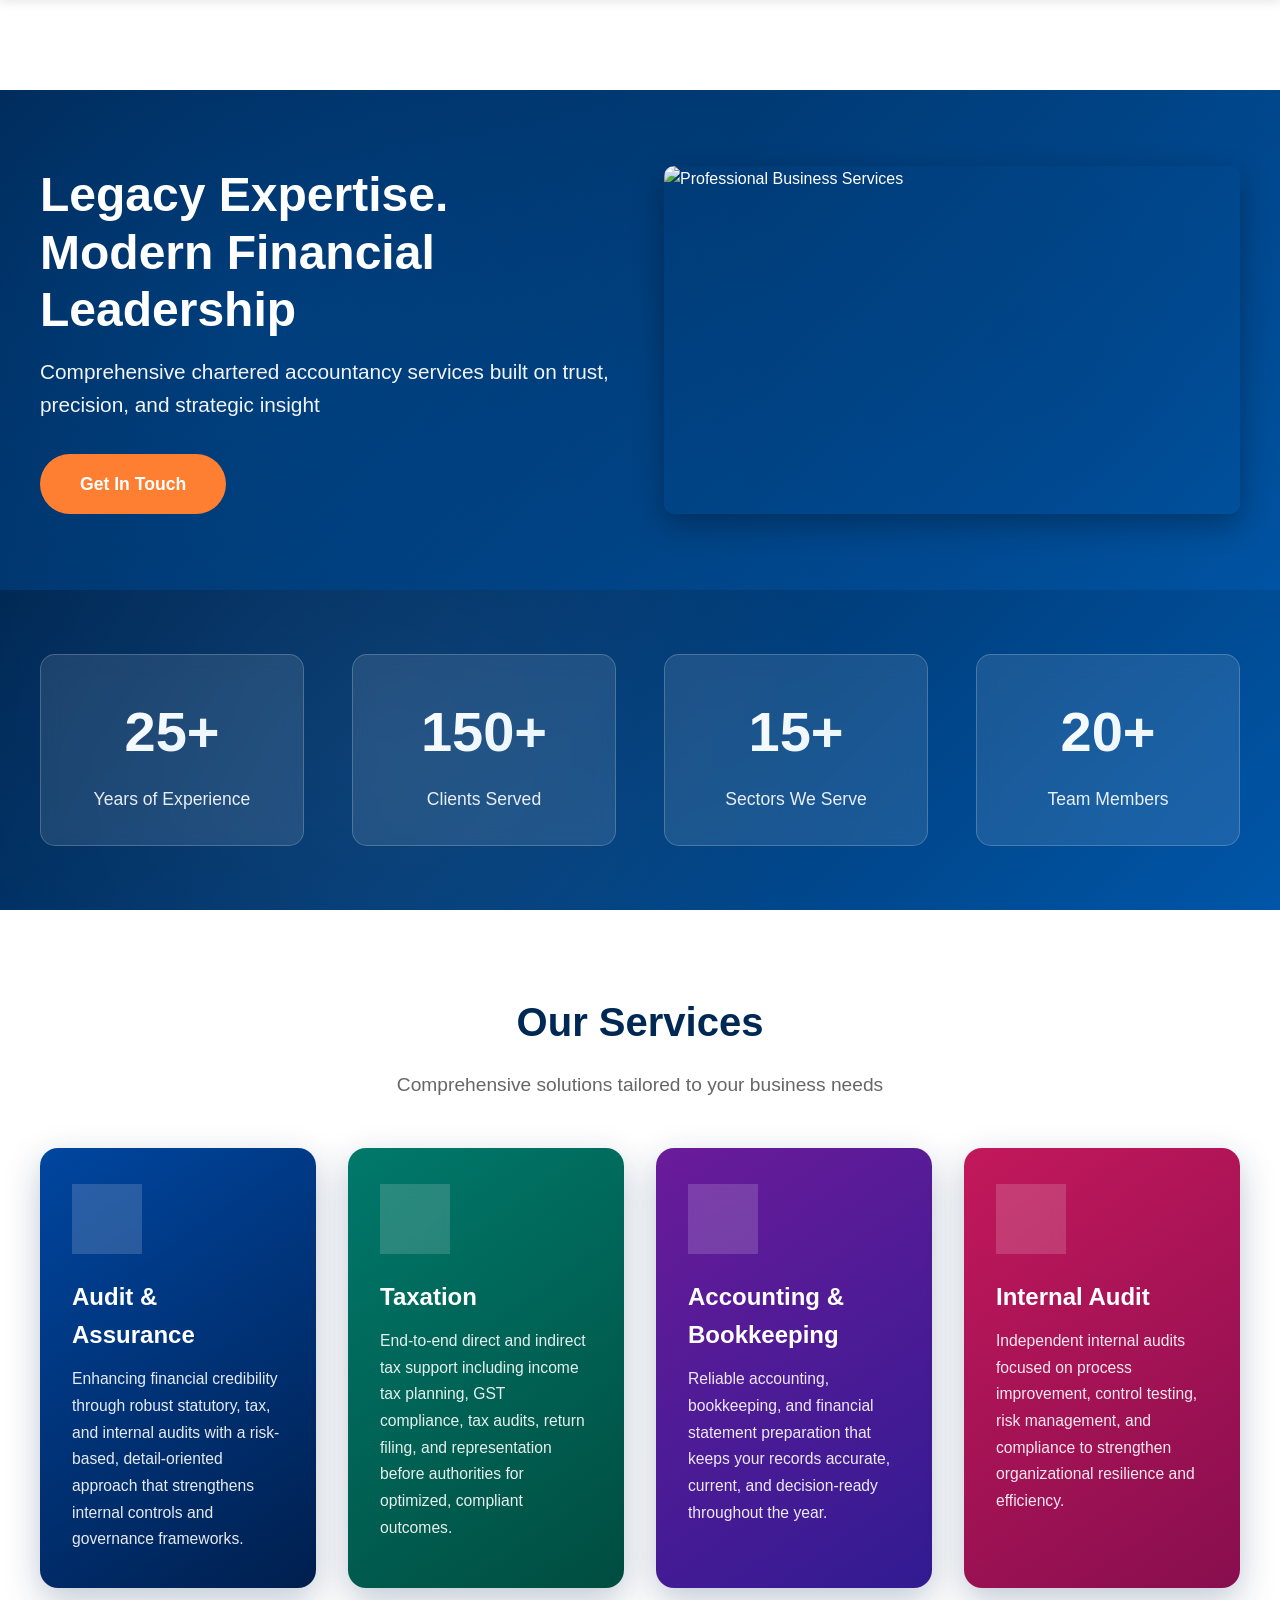
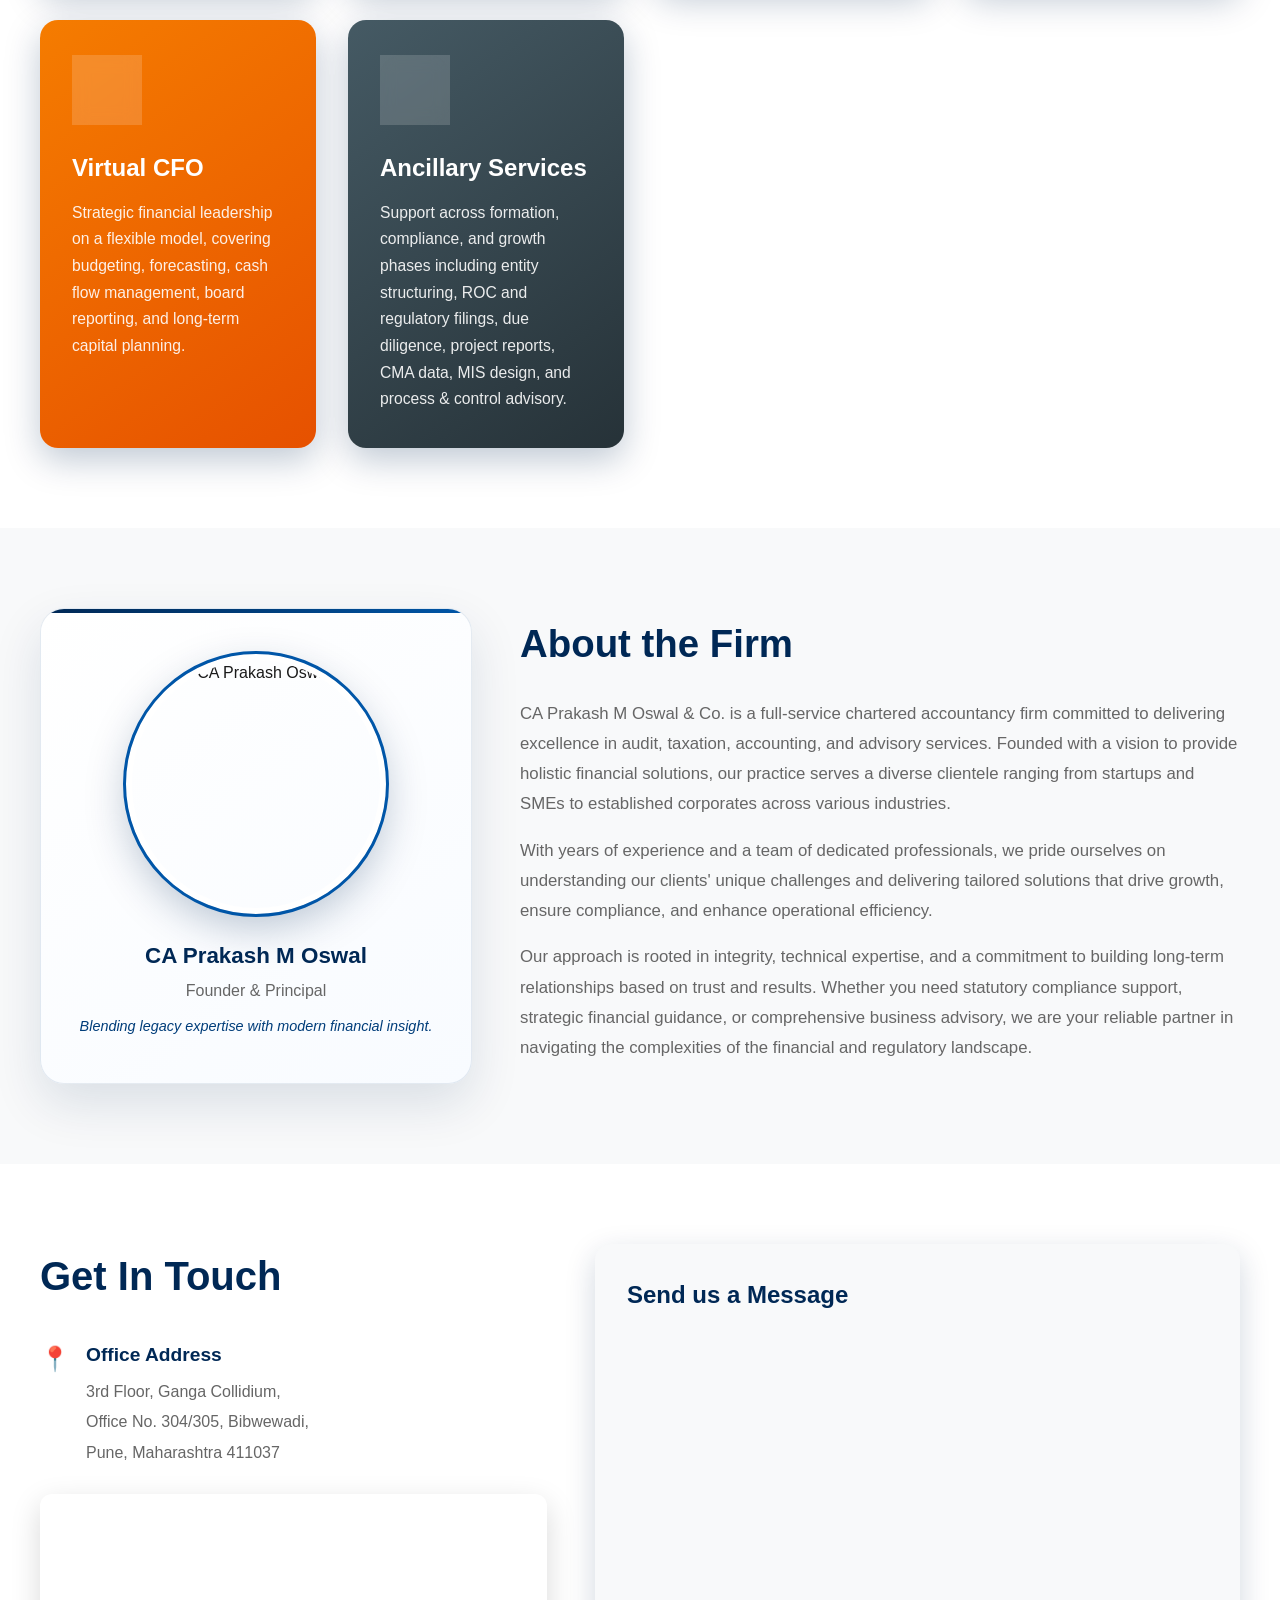
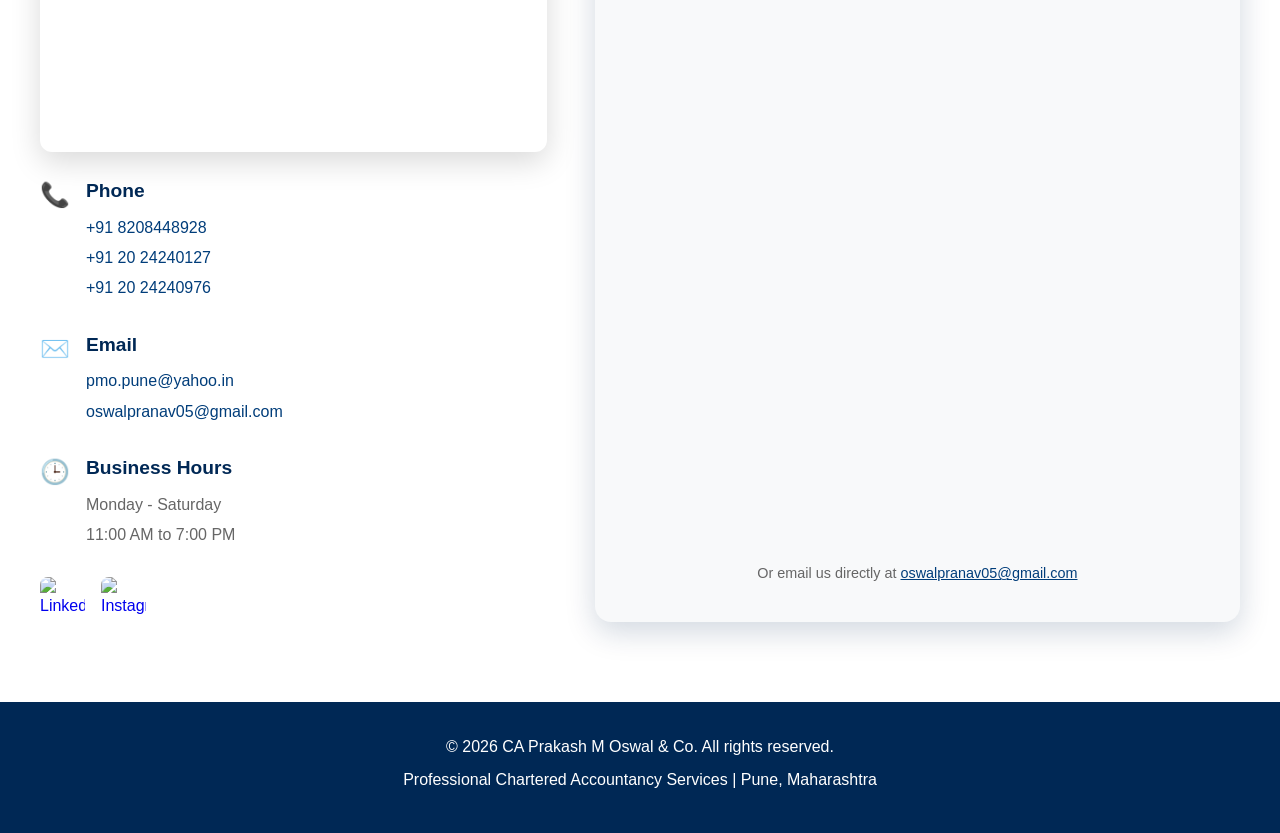
==== commit f7e7ec66: "Add initial HTML structure for Prakash M Oswal & Company website" ====
--- a/index.html
+++ b/index.html
@@ -1,188 +1,874 @@
-<!doctype html>
+<!DOCTYPE html>
 <html lang="en">
-  <head>
-    <meta charset="UTF-8" />
-    <meta name="viewport" content="width=device-width, initial-scale=1.0" />
-    <meta
-      name="description"
-      content="Prakash Moswal & Associates - Chartered Accountancy firm offering audit, taxation, GST, and business advisory services."
-    />
-    <title>Prakash M Oswal & Company | Chartered Accountants</title>
-    <link rel="icon" type="image/svg+xml" href="data:image/svg+xml,<svg xmlns='http://www.w3.org/2000/svg' viewBox='0 0 100 100'><text x='50' y='65' font-size='70' font-weight='bold' text-anchor='middle' fill='%23d4ab63'>PM</text></svg>" />
-    <link rel="preconnect" href="https://fonts.googleapis.com" />
-    <link rel="preconnect" href="https://fonts.gstatic.com" crossorigin />
-    <link
-      href="https://fonts.googleapis.com/css2?family=Inter:wght@400;500;600;700;800&display=swap"
-      rel="stylesheet"
-    />
-    <link rel="stylesheet" href="./styles.css" />
-  </head>
-  <body>
-    <header class="header">
-      <div class="container nav-wrap">
-        <a href="#" class="brand brand-large">PRAKASH M OSWAL & COMPANY</a>
-        <button class="menu-btn" aria-label="Open menu" id="menuBtn">Menu</button>
-        <nav class="nav" id="navMenu">
-          <a href="#services">Services</a>
-          <a href="#about">About Us</a>
-          <a href="#contact">Contact Us</a>
+<head>
+    <meta charset="UTF-8">
+    <meta name="viewport" content="width=device-width, initial-scale=1.0">
+    <title>CA Prakash M Oswal & Co. - Legacy Expertise, Modern Financial Leadership</title>
+    <!-- Favicon -->
+    <link rel="icon" type="image/x-icon" href="https://agi-prod-file-upload-public-main-use1.s3.amazonaws.com/47f7f2f4-2c7f-44f6-8a82-03a6b83ead86">
+    <link rel="shortcut icon" type="image/x-icon" href="https://agi-prod-file-upload-public-main-use1.s3.amazonaws.com/47f7f2f4-2c7f-44f6-8a82-03a6b83ead86">
+    <link rel="apple-touch-icon" href="https://agi-prod-file-upload-public-main-use1.s3.amazonaws.com/47f7f2f4-2c7f-44f6-8a82-03a6b83ead86">
+    <!-- Font Awesome CDN -->
+    <link rel="stylesheet" href="https://cdnjs.cloudflare.com/ajax/libs/font-awesome/6.5.1/css/all.min.css">
+    <style>
+        * {
+            margin: 0;
+            padding: 0;
+            box-sizing: border-box;
+        }
+
+        :root {
+            --primary-blue: #002855;
+            --secondary-blue: #003d7a;
+            --accent-blue: #0056a8;
+            --light-blue: #e3f2fd;
+            --accent-orange: #ff7f32;
+            --text-dark: #1a1a1a;
+            --text-gray: #666;
+            --bg-light: #f8f9fa;
+            --white: #ffffff;
+            --gradient-start: #002855;
+            --gradient-mid: #003d7a;
+            --gradient-end: #0056a8;
+        }
+
+        body {
+            font-family: 'Segoe UI', Tahoma, Geneva, Verdana, sans-serif;
+            line-height: 1.6;
+            color: var(--text-dark);
+            overflow-x: hidden;
+        }
+
+        /* Header */
+        header {
+            background: var(--white);
+            box-shadow: 0 2px 10px rgba(0,0,0,0.1);
+            position: fixed;
+            width: 100%;
+            top: 0;
+            z-index: 1000;
+            transition: all 0.3s ease;
+        }
+
+        nav {
+            max-width: 1200px;
+            margin: 0 auto;
+            padding: 1rem 2rem;
+            display: flex;
+            justify-content: space-between;
+            align-items: center;
+        }
+
+        .logo {
+            height: 60px;
+            width: auto;
+        }
+
+        .nav-links {
+            display: flex;
+            list-style: none;
+            gap: 2rem;
+        }
+
+        .nav-links a {
+            text-decoration: none;
+            color: var(--text-dark);
+            font-weight: 500;
+            transition: color 0.3s;
+        }
+
+        .nav-links a:hover {
+            color: var(--secondary-blue);
+        }
+
+        .mobile-menu-btn {
+            display: none;
+            background: none;
+            border: none;
+            font-size: 1.5rem;
+            cursor: pointer;
+            color: var(--primary-blue);
+        }
+
+        /* Hero Section */
+        .hero {
+            margin-top: 90px;
+            background: linear-gradient(135deg, var(--gradient-start) 0%, var(--gradient-mid) 50%, var(--gradient-end) 100%);
+            color: var(--white);
+            padding: 4rem 2rem;
+            min-height: 500px;
+            display: flex;
+            align-items: center;
+            position: relative;
+            overflow: hidden;
+        }
+
+        .hero::before {
+            content: '';
+            position: absolute;
+            top: 0;
+            left: 0;
+            right: 0;
+            bottom: 0;
+            background: radial-gradient(circle at 20% 50%, rgba(0, 86, 168, 0.3) 0%, transparent 50%),
+                        radial-gradient(circle at 80% 50%, rgba(0, 61, 122, 0.3) 0%, transparent 50%);
+            z-index: 0;
+        }
+
+        .hero-container {
+            max-width: 1200px;
+            margin: 0 auto;
+            display: grid;
+            grid-template-columns: 1fr 1fr;
+            gap: 3rem;
+            align-items: center;
+            position: relative;
+            z-index: 1;
+        }
+
+        .hero-content h1 {
+            font-size: 3rem;
+            margin-bottom: 1rem;
+            line-height: 1.2;
+        }
+
+        .hero-content p {
+            font-size: 1.3rem;
+            margin-bottom: 2rem;
+            opacity: 0.95;
+        }
+
+        .cta-button {
+            display: inline-block;
+            background: var(--accent-orange);
+            color: var(--white);
+            padding: 1rem 2.5rem;
+            border-radius: 50px;
+            text-decoration: none;
+            font-weight: 600;
+            transition: all 0.3s;
+            border: none;
+            cursor: pointer;
+            font-size: 1.1rem;
+        }
+
+        .cta-button:hover {
+            background: #e66e28;
+            transform: translateY(-2px);
+            box-shadow: 0 5px 15px rgba(255, 127, 50, 0.4);
+        }
+
+        .hero-image {
+            width: 100%;
+            height: 100%;
+            object-fit: cover;
+            border-radius: 10px;
+            box-shadow: 0 10px 30px rgba(0,0,0,0.3);
+        }
+
+        /* Statistics Section */
+        .stats {
+            background: linear-gradient(135deg, var(--gradient-start) 0%, var(--gradient-mid) 50%, var(--gradient-end) 100%);
+            padding: 4rem 2rem;
+            position: relative;
+            overflow: hidden;
+        }
+
+        .stats::before {
+            content: '';
+            position: absolute;
+            top: 0;
+            left: 0;
+            right: 0;
+            bottom: 0;
+            background: radial-gradient(circle at 30% 50%, rgba(255, 255, 255, 0.05) 0%, transparent 50%);
+            z-index: 0;
+        }
+
+        .stats-container {
+            max-width: 1200px;
+            margin: 0 auto;
+            display: grid;
+            grid-template-columns: repeat(4, 1fr);
+            gap: 3rem;
+            position: relative;
+            z-index: 1;
+        }
+
+        .stat-card {
+            text-align: center;
+            color: var(--white);
+            padding: 2rem;
+            background: rgba(255, 255, 255, 0.1);
+            border-radius: 15px;
+            backdrop-filter: blur(10px);
+            border: 1px solid rgba(255, 255, 255, 0.2);
+            transition: all 0.3s ease;
+        }
+
+        .stat-card:hover {
+            transform: translateY(-10px);
+            background: rgba(255, 255, 255, 0.15);
+            box-shadow: 0 10px 30px rgba(0, 0, 0, 0.3);
+        }
+
+        .stat-number {
+            font-size: 3.5rem;
+            font-weight: 700;
+            margin-bottom: 0.5rem;
+            background: linear-gradient(135deg, #ffffff 0%, #e3f2fd 100%);
+            -webkit-background-clip: text;
+            -webkit-text-fill-color: transparent;
+            background-clip: text;
+        }
+
+        .stat-label {
+            font-size: 1.1rem;
+            opacity: 0.9;
+            font-weight: 500;
+        }
+
+        /* Services Section */
+        .services {
+            padding: 5rem 2rem;
+            background: var(--white);
+        }
+
+        .container {
+            max-width: 1200px;
+            margin: 0 auto;
+        }
+
+        .section-title {
+            text-align: center;
+            font-size: 2.5rem;
+            color: var(--primary-blue);
+            margin-bottom: 1rem;
+        }
+
+        .section-subtitle {
+            text-align: center;
+            font-size: 1.2rem;
+            color: var(--text-gray);
+            margin-bottom: 3rem;
+        }
+
+        .services-grid {
+            display: grid;
+            grid-template-columns: repeat(auto-fit, minmax(260px, 1fr));
+            gap: 2rem;
+            margin-top: 3rem;
+        }
+
+        .service-card {
+            border-radius: 18px;
+            padding: 2.2rem 2rem;
+            color: var(--white);
+            position: relative;
+            overflow: hidden;
+            cursor: pointer;
+            box-shadow: 0 12px 35px rgba(0, 40, 85, 0.25);
+            transition: transform 0.35s ease, box-shadow 0.35s ease;
+        }
+
+        .service-card::before {
+            content: '';
+            position: absolute;
+            inset: 0;
+            background: radial-gradient(circle at top left, rgba(255,255,255,0.25), transparent 55%);
+            opacity: 0;
+            transition: opacity 0.35s ease;
+        }
+
+        .service-card:hover {
+            transform: translateY(-12px);
+            box-shadow: 0 18px 45px rgba(0, 40, 85, 0.35);
+        }
+
+        .service-card:hover::before {
+            opacity: 1;
+        }
+
+        .service-icon-wrapper {
+            width: 70px;
+            height: 70px;
+            border-radius: 22px;
+            display: flex;
+            align-items: center;
+            justify-content: center;
+            margin-bottom: 1.5rem;
+            background: rgba(255,255,255,0.16);
+            backdrop-filter: blur(8px);
+        }
+
+        .service-icon-wrapper i {
+            font-size: 2rem;
+            color: #ffffff;
+        }
+
+        .service-card h3 {
+            font-size: 1.5rem;
+            margin-bottom: 0.75rem;
+        }
+
+        .service-card p {
+            font-size: 0.98rem;
+            line-height: 1.7;
+            color: rgba(255,255,255,0.9);
+        }
+
+        /* Individual service gradients */
+        .service-audit    { background: linear-gradient(145deg, #0046a0, #001f4e); }
+        .service-tax      { background: linear-gradient(145deg, #00796b, #004d40); }
+        .service-account  { background: linear-gradient(145deg, #6a1b9a, #311b92); }
+        .service-internal { background: linear-gradient(145deg, #c2185b, #880e4f); }
+        .service-vcfo     { background: linear-gradient(145deg, #f57c00, #e65100); }
+        .service-ancil    { background: linear-gradient(145deg, #455a64, #263238); }
+
+        /* About Section */
+        .about {
+            background: var(--bg-light);
+            padding: 5rem 2rem;
+        }
+
+        .about-container {
+            max-width: 1200px;
+            margin: 0 auto;
+            display: grid;
+            grid-template-columns: 1.2fr 2fr;
+            gap: 3rem;
+            align-items: stretch;
+        }
+
+        .about-card {
+            background: linear-gradient(145deg, #ffffff 0%, #f8fbff 100%);
+            border: 1px solid rgba(0, 61, 122, 0.1);
+            border-radius: 24px;
+            padding: 2.8rem 2.2rem;
+            box-shadow: 0 20px 50px rgba(0, 40, 85, 0.12);
+            display: flex;
+            flex-direction: column;
+            align-items: center;
+            justify-content: center;
+            position: relative;
+            overflow: hidden;
+        }
+
+        .about-card::before {
+            content: '';
+            position: absolute;
+            top: 0;
+            left: 0;
+            right: 0;
+            height: 4px;
+            background: linear-gradient(90deg, var(--gradient-start), var(--gradient-mid), var(--gradient-end));
+        }
+
+        .about-image-container {
+            text-align: center;
+            position: relative;
+            z-index: 1;
+        }
+
+        .about-image {
+            width: 260px;
+            height: 260px;
+            border-radius: 50%;
+            box-shadow: 0 14px 40px rgba(0, 40, 85, 0.25);
+            border: 6px solid var(--white);
+            outline: 3px solid var(--accent-blue);
+            object-fit: cover;
+            margin: 0 auto 1.5rem;
+            display: block;
+        }
+
+        .about-name {
+            margin-top: 1rem;
+            font-size: 1.4rem;
+            font-weight: 700;
+            color: var(--primary-blue);
+        }
+
+        .about-title {
+            color: var(--text-gray);
+            font-size: 1rem;
+            margin-top: 0.25rem;
+        }
+
+        .about-card-tagline {
+            margin-top: 0.75rem;
+            font-size: 0.9rem;
+            color: var(--secondary-blue);
+            font-style: italic;
+            text-align: center;
+        }
+
+        .about-content {
+            align-self: center;
+        }
+
+        .about-content h2 {
+            color: var(--primary-blue);
+            font-size: 2.4rem;
+            margin-bottom: 1.5rem;
+        }
+
+        .about-content p {
+            color: var(--text-gray);
+            font-size: 1.05rem;
+            line-height: 1.8;
+            margin-bottom: 1rem;
+        }
+
+        /* Contact Section */
+        .contact {
+            padding: 5rem 2rem;
+            background: var(--white);
+        }
+
+        .contact-container {
+            max-width: 1200px;
+            margin: 0 auto;
+            display: grid;
+            grid-template-columns: 1.1fr 1.4fr;
+            gap: 3rem;
+        }
+
+        .contact-info h2 {
+            color: var(--primary-blue);
+            font-size: 2.5rem;
+            margin-bottom: 2rem;
+        }
+
+        .contact-item {
+            display: flex;
+            align-items: start;
+            margin-bottom: 1.5rem;
+        }
+
+        .contact-icon {
+            font-size: 1.5rem;
+            color: var(--secondary-blue);
+            margin-right: 1rem;
+            min-width: 30px;
+        }
+
+        .contact-details h3 {
+            color: var(--primary-blue);
+            font-size: 1.2rem;
+            margin-bottom: 0.5rem;
+        }
+
+        .contact-details p {
+            color: var(--text-gray);
+            margin-bottom: 0.3rem;
+        }
+
+        .contact-details a {
+            color: var(--secondary-blue);
+            text-decoration: none;
+        }
+
+        .contact-details a:hover {
+            text-decoration: underline;
+        }
+
+        .social-links {
+            display: flex;
+            gap: 1rem;
+            margin-top: 1.5rem;
+        }
+
+        .social-icon {
+            width: 45px;
+            height: 45px;
+            display: flex;
+            align-items: center;
+            justify-content: center;
+            border-radius: 8px;
+            text-decoration: none;
+            transition: all 0.3s;
+            overflow: hidden;
+            background: #ffffff;
+        }
+
+        .social-icon img {
+            width: 100%;
+            height: 100%;
+            object-fit: cover;
+        }
+
+        .social-icon:hover {
+            transform: translateY(-3px);
+            box-shadow: 0 5px 15px rgba(0, 0, 0, 0.2);
+        }
+
+        .map-wrapper {
+            margin-top: 1.5rem;
+            border-radius: 12px;
+            overflow: hidden;
+            box-shadow: 0 10px 30px rgba(0,0,0,0.15);
+        }
+
+        /* Contact Form / Google Form */
+        .contact-form {
+            background: var(--bg-light);
+            padding: 2rem;
+            border-radius: 16px;
+            box-shadow: 0 10px 30px rgba(0,40,85,0.18);
+        }
+
+        /* Footer */
+        footer {
+            background: var(--primary-blue);
+            color: var(--white);
+            padding: 2rem;
+            text-align: center;
+        }
+
+        footer p {
+            margin-bottom: 0.5rem;
+        }
+
+        /* Responsive */
+        @media (max-width: 900px) {
+            .mobile-menu-btn {
+                display: block;
+            }
+
+            .nav-links {
+                display: none;
+                flex-direction: column;
+                position: absolute;
+                top: 100%;
+                left: 0;
+                width: 100%;
+                background: var(--white);
+                padding: 1rem;
+                box-shadow: 0 5px 10px rgba(0,0,0,0.1);
+            }
+
+            .nav-links.active {
+                display: flex;
+            }
+
+            .hero-container,
+            .about-container,
+            .contact-container {
+                grid-template-columns: 1fr;
+            }
+
+            .hero-content h1 {
+                font-size: 2.2rem;
+            }
+
+            .hero-content p {
+                font-size: 1.1rem;
+            }
+
+            .section-title {
+                font-size: 2rem;
+            }
+
+            .stats-container {
+                grid-template-columns: repeat(2, 1fr);
+                gap: 1.5rem;
+            }
+
+            .stat-number {
+                font-size: 2.5rem;
+            }
+
+            .about-card {
+                order: -1;
+            }
+        }
+
+        /* Scroll animation base */
+        .animate-on-scroll {
+            opacity: 0;
+            transform: translateY(20px);
+            transition: all 0.6s ease;
+        }
+    </style>
+</head>
+<body>
+    <!-- Header -->
+    <header>
+        <nav>
+            <img src="https://agi-prod-file-upload-public-main-use1.s3.amazonaws.com/47f7f2f4-2c7f-44f6-8a82-03a6b83ead86" alt="CA Prakash M Oswal & Co." class="logo">
+            <button class="mobile-menu-btn" onclick="toggleMenu()">☰</button>
+            <ul class="nav-links" id="navLinks">
+                <li><a href="#home">Home</a></li>
+                <li><a href="#services">Services</a></li>
+                <li><a href="#about">About</a></li>
+                <li><a href="#contact">Contact</a></li>
+            </ul>
         </nav>
-      </div>
     </header>
 
-    <main>
-      <section class="hero">
-        <div class="container hero-grid">
-          <div>
-            <h1>Legacy expertise. Modern financial leadership</h1>
-            <p class="hero-copy">
-              From statutory audits to strategic financial leadership, we provide end-to-end solutions—combining 25 years of experience with modern VCFO and Internal Audit capabilities.
-            </p>
-            <div class="hero-actions">
-              <a href="https://forms.google.com/your-form-link" class="btn btn-primary" target="_blank" rel="noopener">Book Consultation</a>
-            </div>
-          </div>
+    <!-- Hero Section -->
+    <section class="hero" id="home">
+        <div class="hero-container">
+            <div class="hero-content">
+                <h1>Legacy Expertise.<br>Modern Financial Leadership</h1>
+                <p>Comprehensive chartered accountancy services built on trust, precision, and strategic insight</p>
+                <a href="#contact" class="cta-button">Get In Touch</a>
+            </div>
+            <img src="https://agi-prod-file-upload-public-main-use1.s3.amazonaws.com/139ad6d3-911a-496e-9d24-77f11a774909" alt="Professional Business Services" class="hero-image">
         </div>
-      </section>
-
-      <section id="about" class="section">
+    </section>
+
+    <!-- Statistics Section -->
+    <section class="stats">
+        <div class="stats-container">
+            <div class="stat-card animate-on-scroll">
+                <div class="stat-number">25+</div>
+                <div class="stat-label">Years of Experience</div>
+            </div>
+            <div class="stat-card animate-on-scroll">
+                <div class="stat-number">150+</div>
+                <div class="stat-label">Clients Served</div>
+            </div>
+            <div class="stat-card animate-on-scroll">
+                <div class="stat-number">15+</div>
+                <div class="stat-label">Sectors We Serve</div>
+            </div>
+            <div class="stat-card animate-on-scroll">
+                <div class="stat-number">20+</div>
+                <div class="stat-label">Team Members</div>
+            </div>
+        </div>
+    </section>
+
+    <!-- Services Section -->
+    <section class="services" id="services">
         <div class="container">
-          <p class="section-label">About The Firm</p>
-          <h2>Your Trusted Financial and Compliance Partner</h2>
-          <p class="section-copy">
-            Founded in 1997 by CA Prakash M. Oswal, our firm has grown into a trusted Chartered Accountancy practice with a dedicated team of 30+ employees. For three decades, we have built our reputation on integrity, technical excellence, and long-term client relationships.
-          </p>
-          <p class="section-copy">
-            We provide comprehensive services across Audit, Taxation, Litigation, and Assurance—strengthening businesses with robust compliance and financial discipline. As business environments evolve, so do we. Our expanding capabilities in Virtual CFO, Advisory, and Internal Audit enable us to support clients not just in meeting regulatory requirements, but in driving performance, managing risk, and achieving sustainable growth.
-          </p>
-          <p class="section-copy">
-            Client-focused at our core, we combine deep technical rigor with personalized guidance—ensuring clarity in numbers, confidence in decisions, and consistency in execution.
-          </p>
-          <p class="section-copy">
-            Today, we stand as a full-spectrum financial partner, blending legacy expertise with forward-thinking financial leadership.
-          </p>
+            <h2 class="section-title">Our Services</h2>
+            <p class="section-subtitle">Comprehensive solutions tailored to your business needs</p>
+            
+            <div class="services-grid">
+                <!-- Audit & Assurance -->
+                <div class="service-card service-audit animate-on-scroll">
+                    <div class="service-icon-wrapper">
+                        <i class="fas fa-clipboard-check"></i>
+                    </div>
+                    <h3>Audit &amp; Assurance</h3>
+                    <p>Enhancing financial credibility through robust statutory, tax, and internal audits with a risk-based, detail-oriented approach that strengthens internal controls and governance frameworks.</p>
+                </div>
+
+                <!-- Taxation -->
+                <div class="service-card service-tax animate-on-scroll">
+                    <div class="service-icon-wrapper">
+                        <i class="fas fa-scale-balanced"></i>
+                    </div>
+                    <h3>Taxation</h3>
+                    <p>End-to-end direct and indirect tax support including income tax planning, GST compliance, tax audits, return filing, and representation before authorities for optimized, compliant outcomes.</p>
+                </div>
+
+                <!-- Accounting & Bookkeeping -->
+                <div class="service-card service-account animate-on-scroll">
+                    <div class="service-icon-wrapper">
+                        <i class="fas fa-file-invoice-dollar"></i>
+                    </div>
+                    <h3>Accounting &amp; Bookkeeping</h3>
+                    <p>Reliable accounting, bookkeeping, and financial statement preparation that keeps your records accurate, current, and decision-ready throughout the year.</p>
+                </div>
+
+                <!-- Internal Audit -->
+                <div class="service-card service-internal animate-on-scroll">
+                    <div class="service-icon-wrapper">
+                        <i class="fas fa-shield-alt"></i>
+                    </div>
+                    <h3>Internal Audit</h3>
+                    <p>Independent internal audits focused on process improvement, control testing, risk management, and compliance to strengthen organizational resilience and efficiency.</p>
+                </div>
+
+                <!-- Virtual CFO -->
+                <div class="service-card service-vcfo animate-on-scroll">
+                    <div class="service-icon-wrapper">
+                        <i class="fas fa-chart-line"></i>
+                    </div>
+                    <h3>Virtual CFO</h3>
+                    <p>Strategic financial leadership on a flexible model, covering budgeting, forecasting, cash flow management, board reporting, and long-term capital planning.</p>
+                </div>
+
+                <!-- Ancillary Services -->
+                <div class="service-card service-ancil animate-on-scroll">
+                    <div class="service-icon-wrapper">
+                        <i class="fas fa-briefcase"></i>
+                    </div>
+                    <h3>Ancillary Services</h3>
+                    <p>Support across formation, compliance, and growth phases including entity structuring, ROC and regulatory filings, due diligence, project reports, CMA data, MIS design, and process &amp; control advisory.</p>
+                </div>
+            </div>
         </div>
-      </section>
-
-      <section id="services" class="section section-alt">
-        <div class="container">
-          <p class="section-label">Services</p>
-          <h2>What we do</h2>
-          <div class="card-grid">
-            <article class="card">
-              <h3>Audit & Assurance</h3>
-              <p>
-                Our Audit and Assurance services are designed to enhance financial credibility, strengthen internal controls, and ensure regulatory compliance. We conduct statutory audits, tax audits and other assurance engagements with a risk-based and detail-oriented approach. By combining technical expertise with practical insights, we help businesses improve transparency, identify operational gaps, and build stakeholder confidence.
-              </p>
-            </article>
-            <article class="card">
-              <h3>Taxation, Compliance & Litigation</h3>
-              <p>
-                Our Taxation and Litigation services help businesses navigate complex tax regulations with clarity and confidence. We provide comprehensive support in direct and indirect taxation, including advisory, compliance, assessments, and representation before tax authorities. With a strategic and detail-oriented approach, we assist clients in minimizing risks, resolving disputes efficiently, and ensuring sustained regulatory compliance.
-              </p>
-            </article>
-            <article class="card">
-              <h3>Internal Audit</h3>
-              <p>
-                Our Internal Audit services focus on strengthening governance, enhancing risk management, and improving operational efficiency. Through a systematic and risk-based approach, we evaluate internal controls, identify process gaps, and recommend practical improvements. Beyond compliance, we aim to add value by helping management build stronger systems, reduce exposure to risk, and support informed decision-making.
-              </p>
-            </article>
-            <article class="card">
-              <h3>Virtual CFO</h3>
-              <p>
-                Our Virtual CFO services provide businesses with strategic financial leadership without the cost of a full-time CFO. We support budgeting, forecasting, MIS reporting, cash flow management, financial planning, and investor readiness. By combining strong financial discipline with forward-looking insights, we help management make informed decisions, improve profitability, and drive sustainable growth.
-              </p>
-            </article>
-            <article class="card">
-              <h3>Accounting and Bookkeeping</h3>
-              <p>
-                Our Accounting and Bookkeeping services ensure accurate, timely, and compliant financial records. We manage day-to-day transactions, ledger maintenance, reconciliations, financial statement preparation, and statutory compliance. With a structured and technology-driven approach, we provide reliable financial data that supports informed decision-making and smooth business operations.
-              </p>
-            </article>
-            <article class="card">
-              <h3>Ancillary Services</h3>
-              <p>
-                <strong>Business Formation & Structuring</strong> – Assistance with entity incorporation, registrations, and optimal structuring for tax and regulatory efficiency.
-                <br><br>
-                <strong>Compliance Management</strong> – Ongoing support for ROC filings, corporate law compliance, and regulatory reporting.
-                <br><br>
-                <strong>Financial Due Diligence</strong> – Independent financial reviews for investments, acquisitions, and strategic transactions.
-                <br><br>
-                <strong>Project Reports & CMA Data</strong> – Preparation of financial projections and reports for bank financing and credit facilities.
-                <br><br>
-                <strong>Management Reporting (MIS)</strong> – Customized reporting frameworks to improve monitoring and decision-making.
-                <br><br>
-                <strong>Process & Control Advisory</strong> – Designing and strengthening internal processes for improved governance and efficiency.
-              </p>
-            </article>
-          </div>
+    </section>
+
+    <!-- About Section -->
+    <section class="about" id="about">
+        <div class="about-container">
+            <div class="about-card animate-on-scroll">
+                <div class="about-image-container">
+                    <img src="https://agi-prod-file-upload-public-main-use1.s3.amazonaws.com/2062730b-eb08-4c28-ae96-aca1cda0fdec" alt="CA Prakash Oswal" class="about-image">
+                    <p class="about-name">CA Prakash M Oswal</p>
+                    <p class="about-title">Founder &amp; Principal</p>
+                    <p class="about-card-tagline">Blending legacy expertise with modern financial insight.</p>
+                </div>
+            </div>
+            <div class="about-content animate-on-scroll">
+                <h2>About the Firm</h2>
+                <p>CA Prakash M Oswal &amp; Co. is a full-service chartered accountancy firm committed to delivering excellence in audit, taxation, accounting, and advisory services. Founded with a vision to provide holistic financial solutions, our practice serves a diverse clientele ranging from startups and SMEs to established corporates across various industries.</p>
+                <p>With years of experience and a team of dedicated professionals, we pride ourselves on understanding our clients' unique challenges and delivering tailored solutions that drive growth, ensure compliance, and enhance operational efficiency.</p>
+                <p>Our approach is rooted in integrity, technical expertise, and a commitment to building long-term relationships based on trust and results. Whether you need statutory compliance support, strategic financial guidance, or comprehensive business advisory, we are your reliable partner in navigating the complexities of the financial and regulatory landscape.</p>
+            </div>
         </div>
-      </section>
-
-      <section id="contact" class="section">
-        <div class="container">
-          <p class="section-label">Contact Us</p>
-          <h2>Speak with our team</h2>
-          <div class="contact-details-grid">
-            <div class="contact-block">
-              <h3>Email ID</h3>
-              <p><a href="mailto:pmo.pune@yahoo.in">pmo.pune@yahoo.in</a></p>
-              <p><a href="mailto:Oswalpranav05@gmail.com">Oswalpranav05@gmail.com</a></p>
-            </div>
-            <div class="contact-block">
-              <h3>Phone Number</h3>
-              <p><a href="tel:+912024240127">+91 20 24240127</a></p>
-              <p><a href="tel:+912024240976">+91 20 24240976</a></p>
-              <p><a href="tel:+918554073027">+91 85540 73027</a></p>
-            </div>
-            <div class="contact-block">
-              <h3>Address</h3>
-              <div class="map-container">
-                <iframe src="https://www.google.com/maps/embed?pb=!1m18!1m12!1m3!1d3783.8467073827396!2d73.8447!3d18.4932!2m3!1f0!2f0!3f0!3m2!1i1024!2i768!4f13.1!3m3!1m2!1s0x3bc2c07ce6b6b6b5%3A0x0!2sGanga%20Collidium%20Bibwewadi%20Pune!5e0!3m2!1sen!2sin!4v1234567890" width="100%" height="250" style="border:0;" allowfullscreen="" loading="lazy" referrerpolicy="no-referrer-when-downgrade"></iframe>
-              </div>
-              <p style="margin-top: 12px;">3rd floor, Ganga Collidium, Office No. 304/305, Bibwewadi, Pune, Maharashtra 411037</p>
-            </div>
-            <div class="contact-block">
-              <h3>Follow Us</h3>
-              <p>
-                <a href="https://www.linkedin.com/company/prakash-m-oswal/" target="_blank" rel="noopener">LinkedIn</a> | 
-                <a href="https://www.instagram.com/prakashmoswal/" target="_blank" rel="noopener">Instagram</a>
-              </p>
-            </div>
-          </div>
+    </section>
+
+    <!-- Contact Section -->
+    <section class="contact" id="contact">
+        <div class="contact-container">
+            <div class="contact-info">
+                <h2>Get In Touch</h2>
+                
+                <div class="contact-item">
+                    <div class="contact-icon">📍</div>
+                    <div class="contact-details">
+                        <h3>Office Address</h3>
+                        <p>3rd Floor, Ganga Collidium,</p>
+                        <p>Office No. 304/305, Bibwewadi,</p>
+                        <p>Pune, Maharashtra 411037</p>
+                    </div>
+                </div>
+
+                <div class="map-wrapper">
+                    <iframe
+                        src="https://www.google.com/maps/embed?pb=!1m18!1m12!1m3!1d3782.704035545635!2d73.861!3d18.541!2m3!1f0!2f0!3f0!3m2!1i1024!2i768!4f13.1!3m3!1m2!1s0x3bc2eaf4f9c1b7c7%3A0x0!2sGanga%20Collidium%2C%20Bibwewadi%2C%20Pune%20411037!5e0!3m2!1sen!2sin!4v1700000000000"
+                        width="100%" height="250" style="border:0;" allowfullscreen="" loading="lazy"
+                        referrerpolicy="no-referrer-when-downgrade"></iframe>
+                </div>
+
+                <div class="contact-item" style="margin-top:1.5rem;">
+                    <div class="contact-icon">📞</div>
+                    <div class="contact-details">
+                        <h3>Phone</h3>
+                        <p><a href="tel:+918208448928">+91 8208448928</a></p>
+                        <p><a href="tel:+912024240127">+91 20 24240127</a></p>
+                        <p><a href="tel:+912024240976">+91 20 24240976</a></p>
+                    </div>
+                </div>
+
+                <div class="contact-item">
+                    <div class="contact-icon">✉️</div>
+                    <div class="contact-details">
+                        <h3>Email</h3>
+                        <p><a href="mailto:pmo.pune@yahoo.in">pmo.pune@yahoo.in</a></p>
+                        <p><a href="mailto:oswalpranav05@gmail.com">oswalpranav05@gmail.com</a></p>
+                    </div>
+                </div>
+
+                <div class="contact-item">
+                    <div class="contact-icon">🕒</div>
+                    <div class="contact-details">
+                        <h3>Business Hours</h3>
+                        <p>Monday - Saturday</p>
+                        <p>11:00 AM to 7:00 PM</p>
+                    </div>
+                </div>
+
+                <div class="social-links">
+                    <a href="https://www.linkedin.com/company/prakash-m-oswal-and-co/" target="_blank" class="social-icon" title="LinkedIn">
+                        <img src="https://upload.wikimedia.org/wikipedia/commons/c/ca/LinkedIn_logo_initials.png" alt="LinkedIn">
+                    </a>
+                    <a href="https://www.instagram.com/caprakashoswal.co?igsh=Z24ydjM4enQ2NmVt" target="_blank" class="social-icon" title="Instagram">
+                        <img src="https://upload.wikimedia.org/wikipedia/commons/a/a5/Instagram_icon.png" alt="Instagram">
+                    </a>
+                </div>
+            </div>
+
+            <div class="contact-form">
+                <h3 style="color: var(--primary-blue); margin-bottom: 1.5rem; font-size: 1.5rem;">Send us a Message</h3>
+                <iframe src="https://docs.google.com/forms/d/e/1FAIpQLSf-qDb6U9JA5pAbRfvjV1LP7Cq_IpR1XMAB3XySVoJ6UKuNTw/viewform?usp=dialog?embedded=true"
+                        width="100%" height="800" frameborder="0" marginheight="0" marginwidth="0"
+                        style="border-radius: 10px;">Loading…</iframe>
+                <p style="margin-top: 1rem; font-size: 0.9rem; color: var(--text-gray); text-align: center;">
+                    Or email us directly at <a href="mailto:oswalpranav05@gmail.com" style="color: var(--secondary-blue);">oswalpranav05@gmail.com</a>
+                </p>
+            </div>
         </div>
-      </section>
-
-      <section class="section stats-section">
-        <div class="container">
-          <div class="stats-grid">
-            <div class="stat-item">
-              <h3 class="stat-number">20+</h3>
-              <p>Employees</p>
-            </div>
-            <div class="stat-item">
-              <h3 class="stat-number">25+</h3>
-              <p>Years of experience</p>
-            </div>
-            <div class="stat-item">
-              <h3 class="stat-number">15+</h3>
-              <p>Sectors we serve</p>
-            </div>
-            <div class="stat-item">
-              <h3 class="stat-number">150+</h3>
-              <p>Clients served</p>
-            </div>
-          </div>
-        </div>
-      </section>
-    </main>
-
-    <footer class="footer">
-      <div class="container footer-row">
-        <p>© <span id="year"></span> Prakash M Oswal & Company. All rights reserved.</p>
-      </div>
+    </section>
+
+    <!-- Footer -->
+    <footer>
+        <p>&copy; 2026 CA Prakash M Oswal &amp; Co. All rights reserved.</p>
+        <p>Professional Chartered Accountancy Services | Pune, Maharashtra</p>
     </footer>
 
-    <script src="./script.js"></script>
-  </body>
+    <script>
+        // Mobile menu toggle
+        function toggleMenu() {
+            const navLinks = document.getElementById('navLinks');
+            navLinks.classList.toggle('active');
+        }
+
+        // Smooth scrolling
+        document.querySelectorAll('a[href^="#"]').forEach(anchor => {
+            anchor.addEventListener('click', function (e) {
+                e.preventDefault();
+                const target = document.querySelector(this.getAttribute('href'));
+                if (target) {
+                    target.scrollIntoView({
+                        behavior: 'smooth',
+                        block: 'start'
+                    });
+                    document.getElementById('navLinks').classList.remove('active');
+                }
+            });
+        });
+
+        // Header scroll effect
+        let lastScroll = 0;
+        const header = document.querySelector('header');
+
+        window.addEventListener('scroll', () => {
+            const currentScroll = window.pageYOffset;
+            
+            if (currentScroll <= 0) {
+                header.style.boxShadow = '0 2px 10px rgba(0,0,0,0.1)';
+                return;
+            }
+            
+            if (currentScroll > lastScroll && currentScroll > 100) {
+                header.style.transform = 'translateY(-100%)';
+            } else {
+                header.style.transform = 'translateY(0)';
+                header.style.boxShadow = '0 2px 10px rgba(0,0,0,0.15)';
+            }
+            
+            lastScroll = currentScroll;
+        });
+
+        // Scroll animations
+        const observerOptions = {
+            threshold: 0.15,
+            rootMargin: '0px 0px -50px 0px'
+        };
+
+        const observer = new IntersectionObserver((entries) => {
+            entries.forEach(entry => {
+                if (entry.isIntersecting) {
+                    entry.target.style.opacity = '1';
+                    entry.target.style.transform = 'translateY(0)';
+                }
+            });
+        }, observerOptions);
+
+        document.querySelectorAll('.animate-on-scroll').forEach((el, index) => {
+            el.style.opacity = '0';
+            el.style.transform = 'translateY(20px)';
+            el.style.transitionDelay = `${index * 0.08}s`;
+            observer.observe(el);
+        });
+    </script>
+</body>
 </html>
